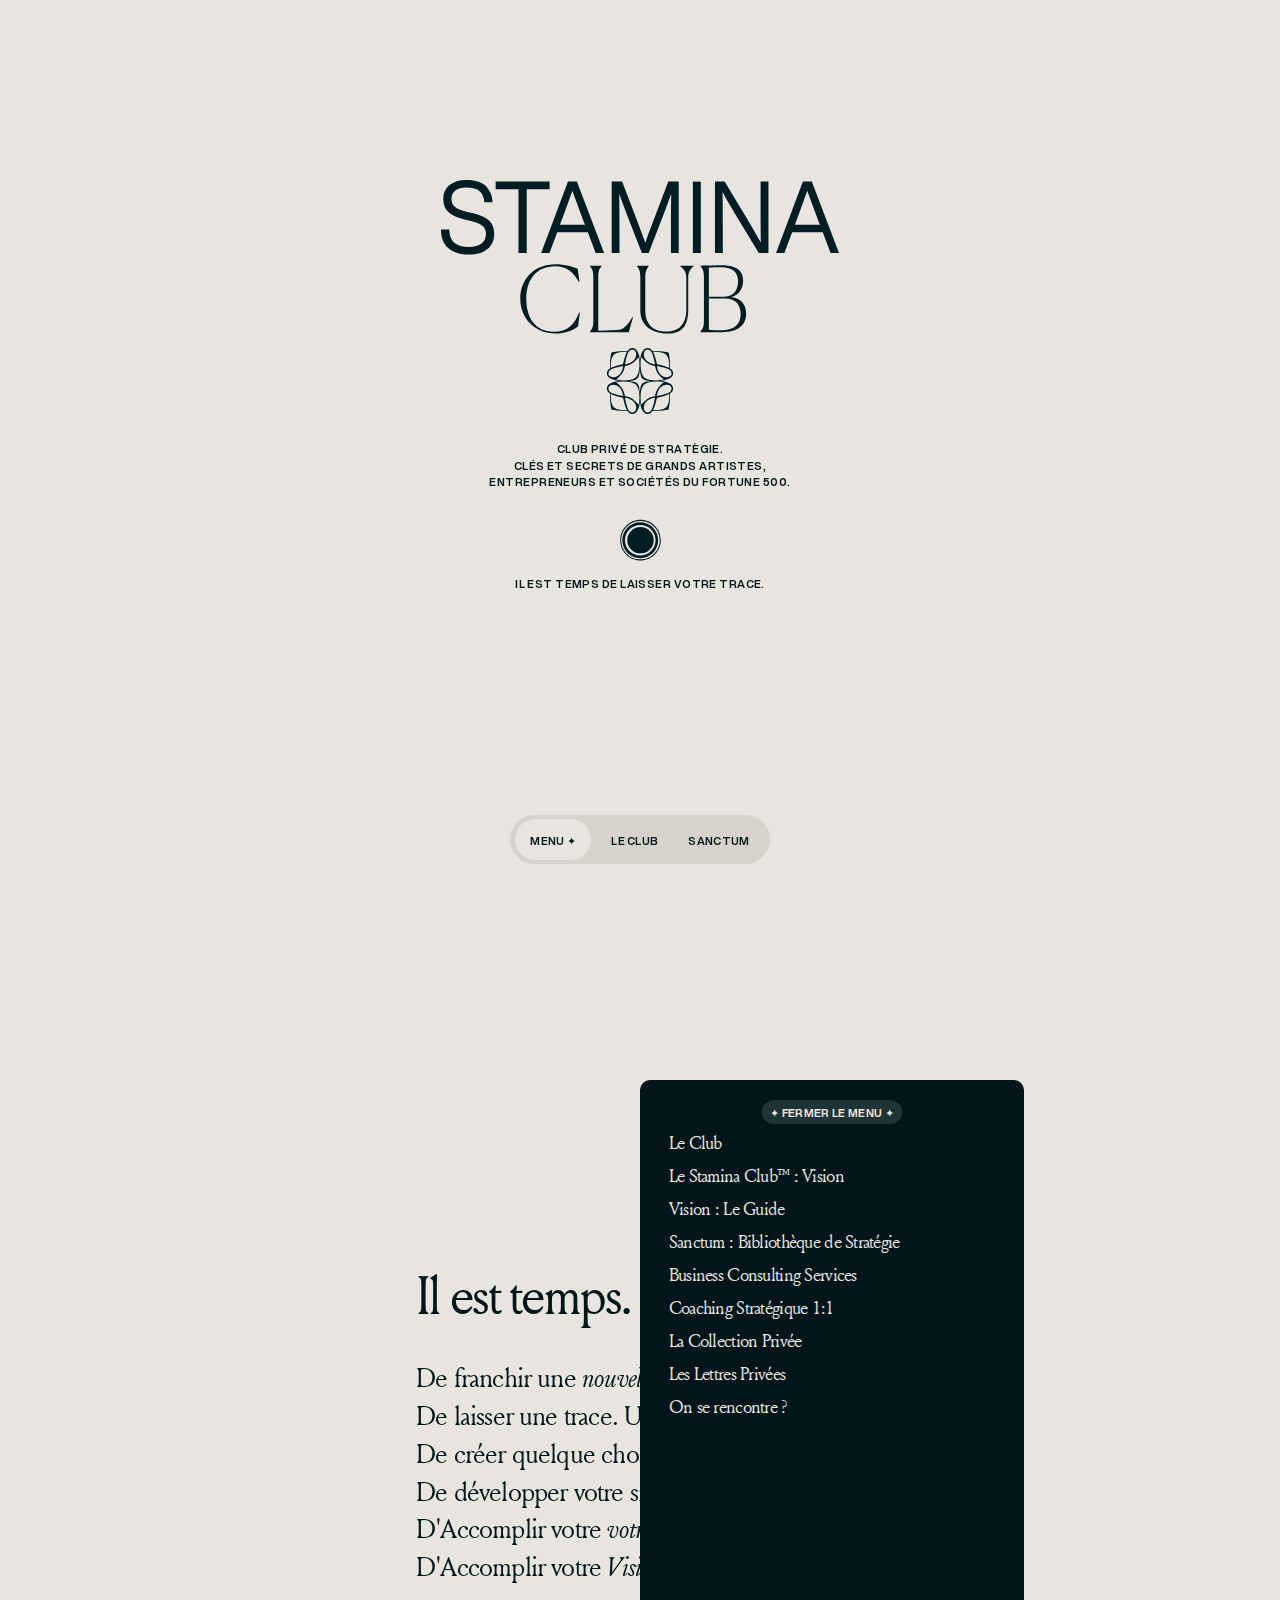
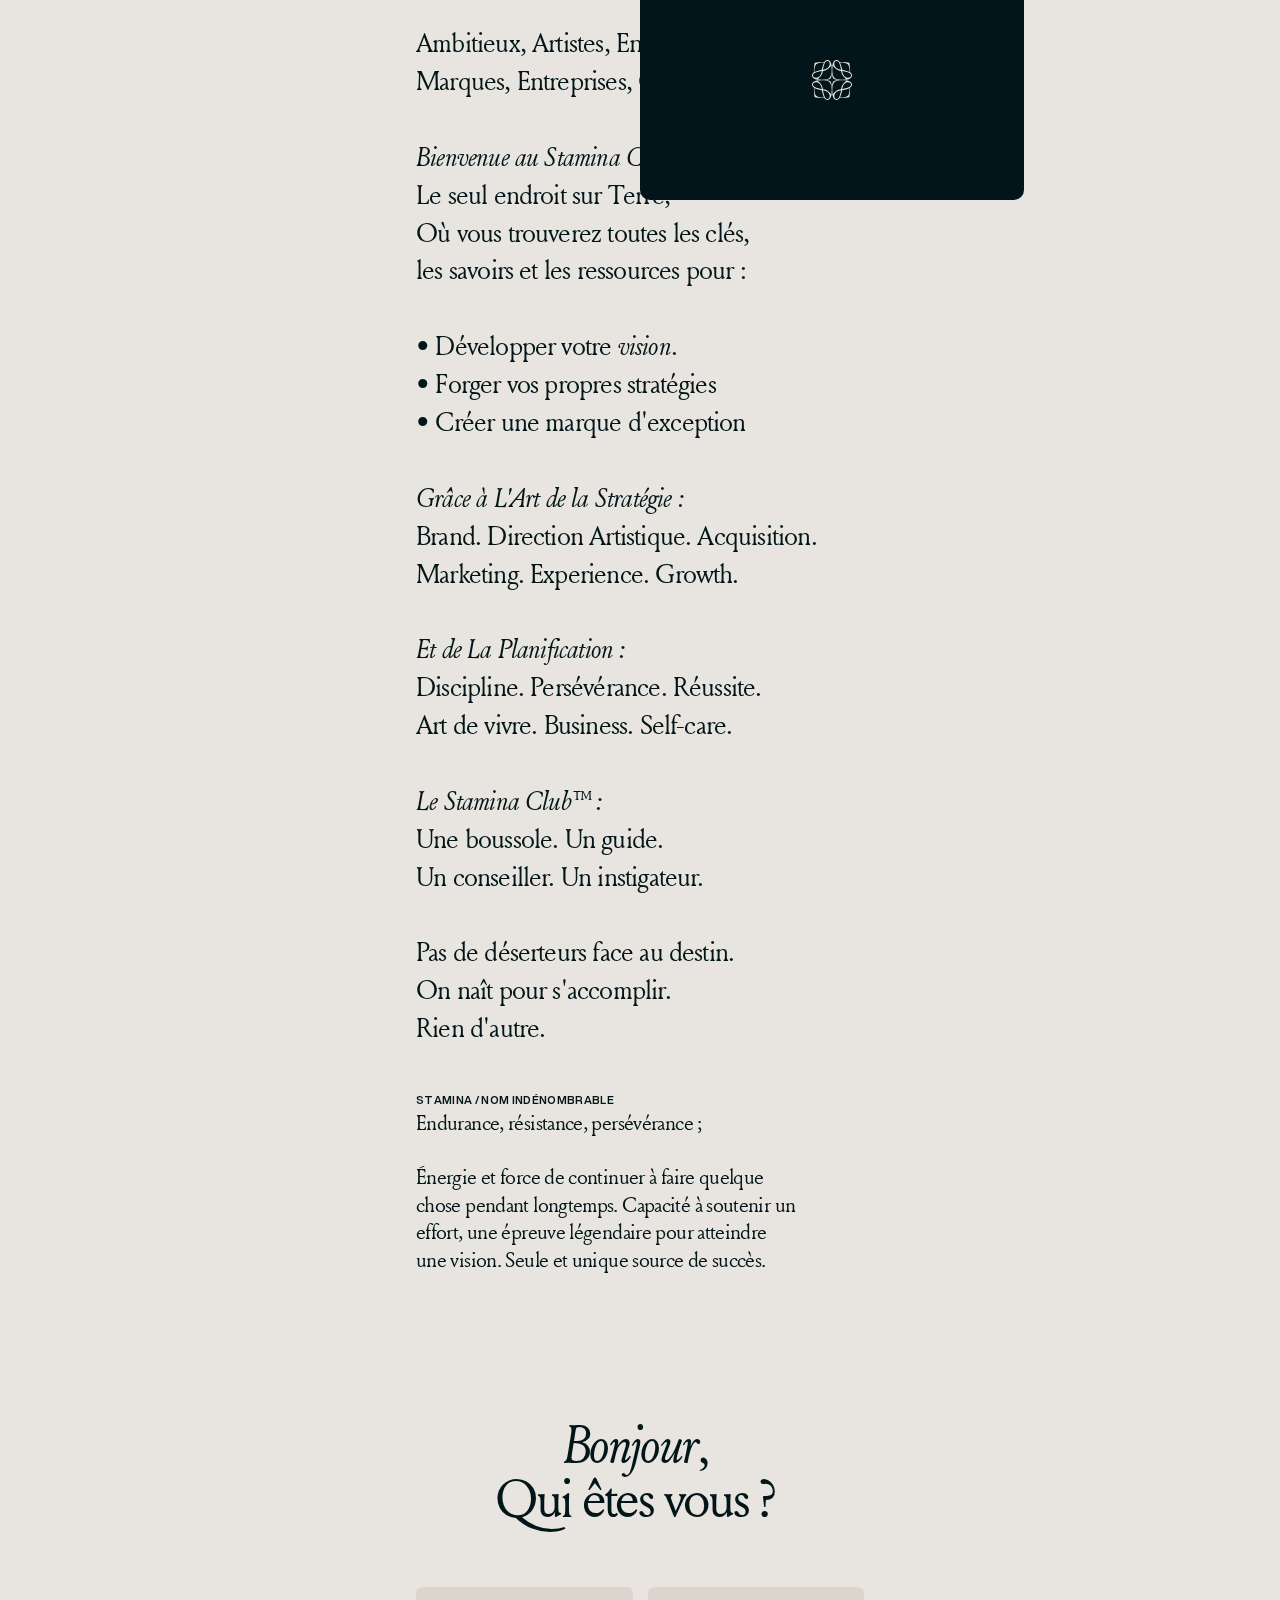
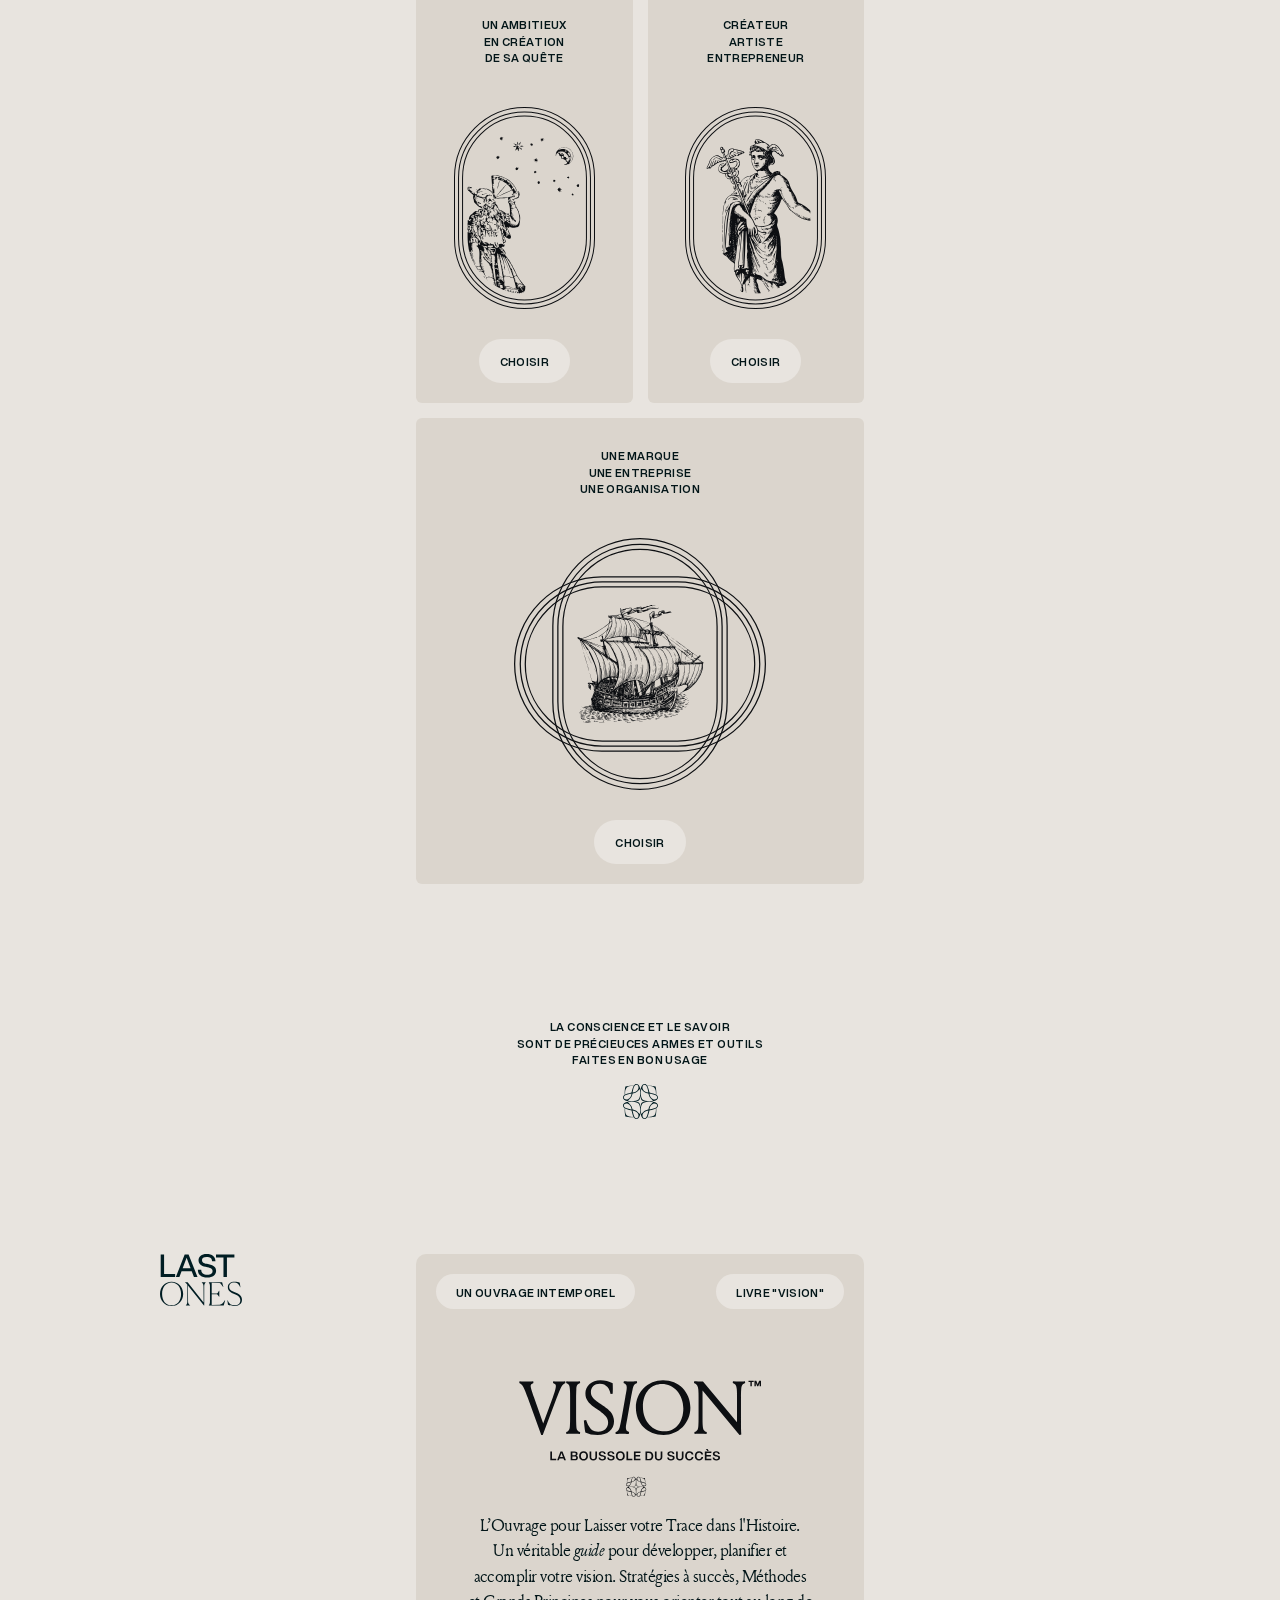
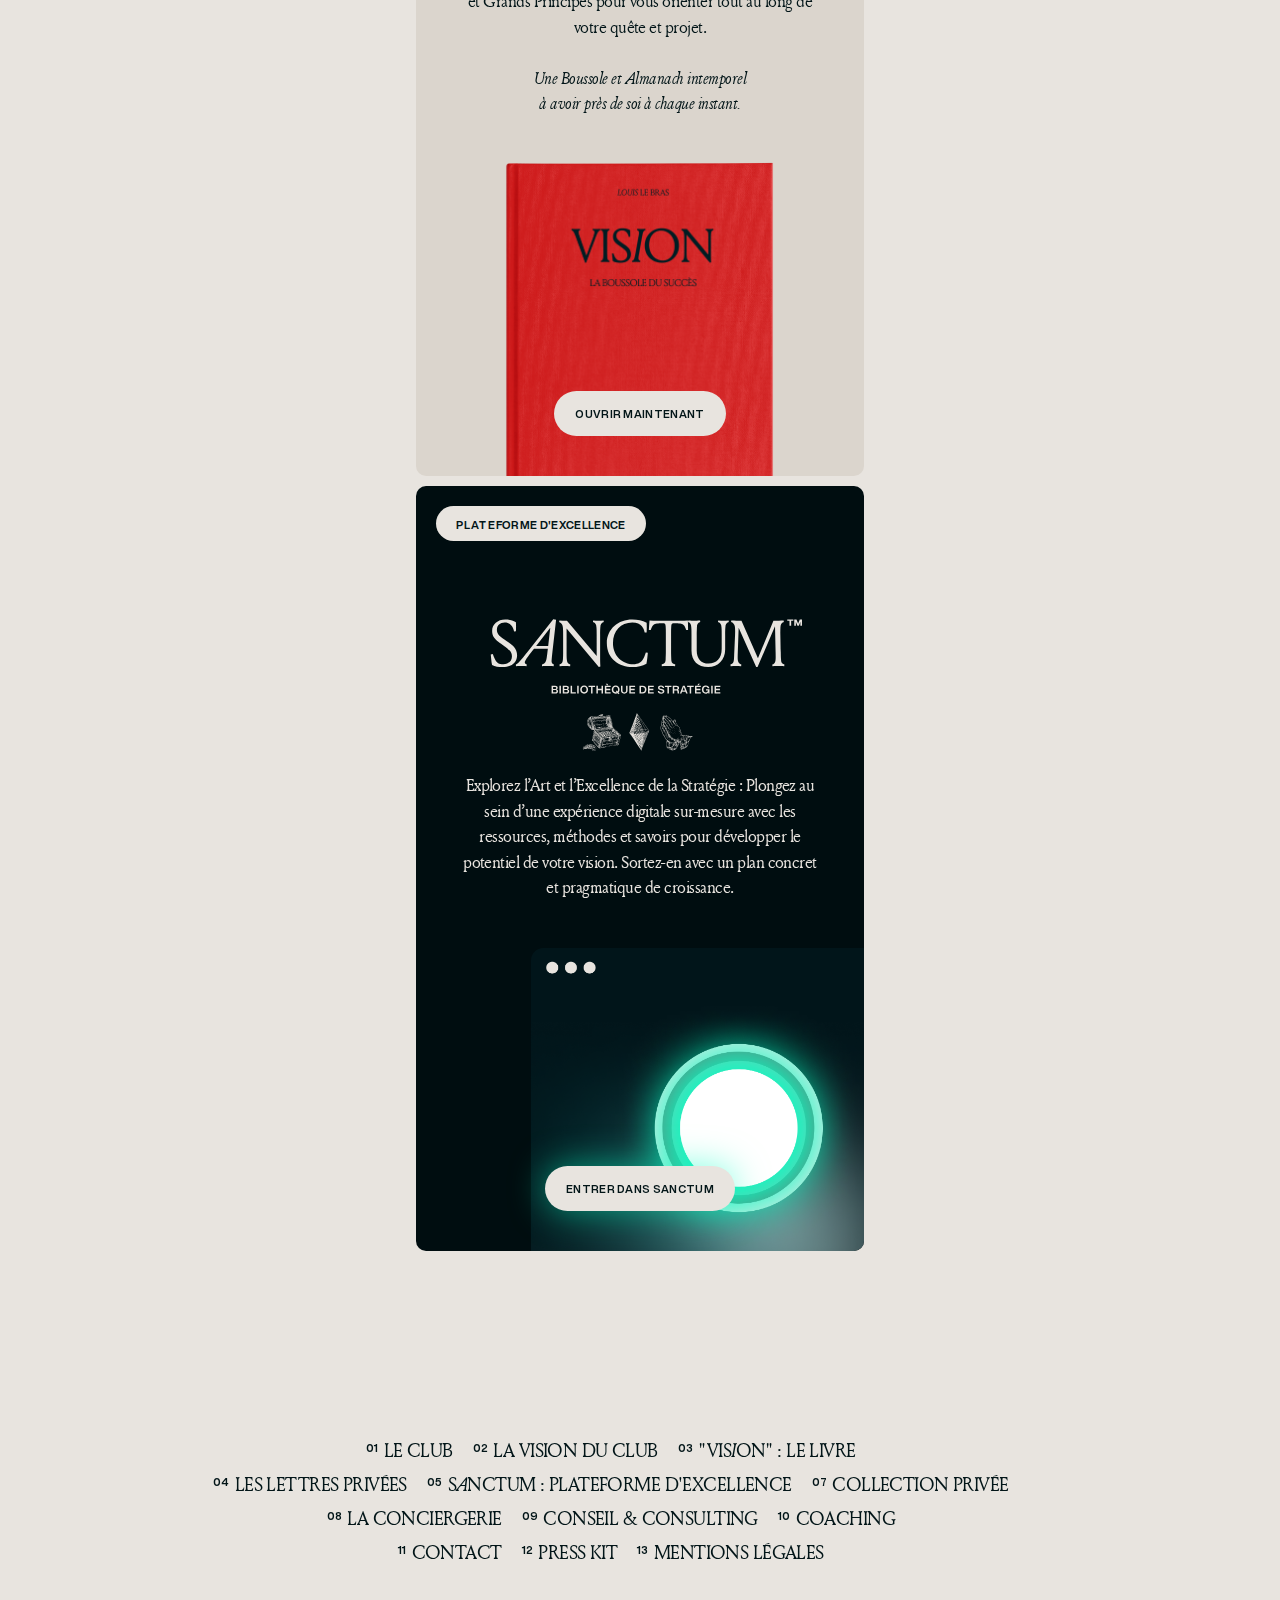
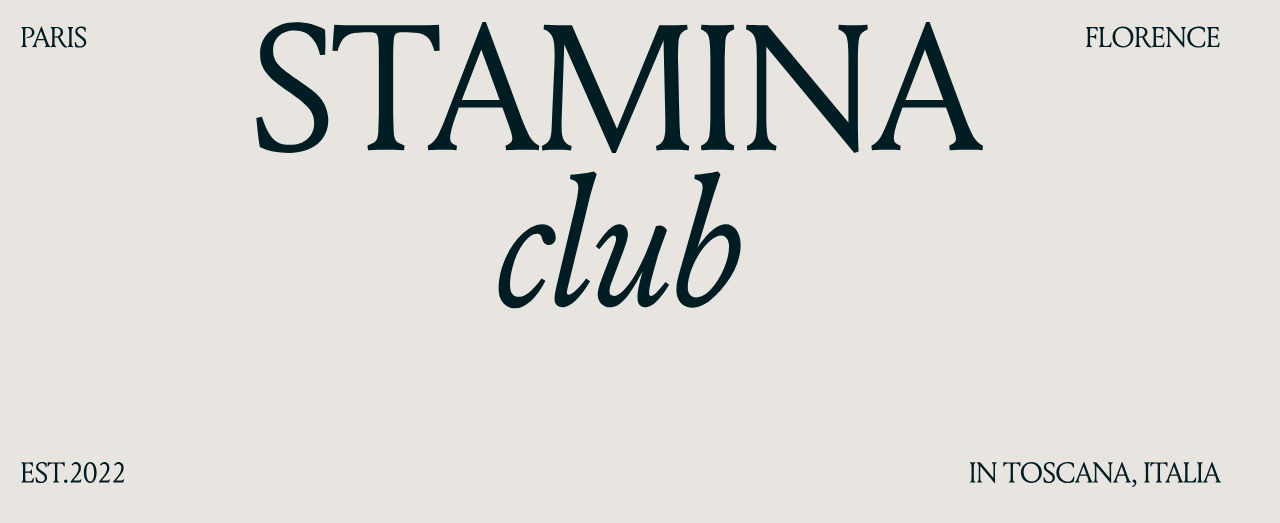
==== index.html @ b0310759 "test sidebar" ====
<!DOCTYPE html>
<html lang="fr">

<head>
    <meta charset="UTF-8">
    <meta http-equiv="X-UA-Compatible" content="IE=edge">
    <meta name="viewport" content="width=device-width, initial-scale=1.0">
    <meta name="viewport" content="width=device-width, initial-scale=1, maximum-scale=1">
    <title>Stamina Club®</title>
    <link rel="stylesheet" href="./public/sources/css/main.css">
    <link rel="stylesheet" href="./public/sources/css/home/main-home.css">

    <script src="https://code.jquery.com/jquery-3.6.1.min.js"></script>
    <script src="https://code.jquery.com/jquery-3.7.1.min.js"
        integrity="sha256-/JqT3SQfawRcv/BIHPThkBvs0OEvtFFmqPF/lYI/Cxo=" crossorigin="anonymous"></script>


</head>

<body>
    <div class="loader">

        <div class="container-img-loader">
            <img src="./public/content/brand-assets/logo-loader.svg"
                alt="trademark Stamina Vision® Louis Le Bras Donloulou®" />
            <!-- <p class="nav-item-typo">Là d'ou viennent <br> ceux qui ont le choix™</p> -->

        </div>
    </div>

    <nav>
        <!-- <a class="nav-item nav-item-typo menu-item" href="./en/ ">EN</a> -->
        <div class="nav-item nav-item-typo menu-item burger active-item-menu">Menu ✦</div>
        <a class="nav-item nav-item-typo" href="">Le Club</a>
        <a class="nav-item nav-item-typo" href="./sanctum/">Sanctum</a>
        <!-- <a class="nav-item nav-item-typo" href="">Brand OS®</a> -->
    </nav>
    <div class="back-blur-layer-sidebar"></div>
    <a href="./" class="logo-fixed-header">
        <img src="./public/content/brand-assets/monogram-staminaclub-white.svg" alt="">
    </a>
    <div id="sidebar"></div>

    <main>

        <section class="heading-home">
            <img class="logo-home-heading" src="./public/content/brand-assets/logo-staminaclub-black.svg" alt="">

            <p class="centered-bold-text description-heading-home-1">Club privé de stratègie. <br>
                Clés et secrets de grands artistes, <br>
                entrepreneurs et sociétés du Fortune 500.
                <!-- <br> -->
                <!-- Brand, Marketing, Growth, Acquisition, Experience.<br> -->


                <br>

            </p>
            <audio id="audio" loop src="./public/content/sounds/sounds-audio-waves.mp3"></audio>

            <img id="play" class="icon-sound-stamina" src="./public/content/svg-assets/button-sound-stamina.svg" alt="">

            <p class="centered-bold-text description-heading-home-2">
                Il est temps de laisser votre trace.
            </p>

            <video class="video-heading-home" autoplay muted loop playsinline
                src="./public/content/medias/staminaclub-waves.mp4"></video>
        </section>

        <!-- INTRO TEXT + LAST ONES INDICATION -->
        <section class="lastone-container-home">

            <div class="big-text-classic">
                <h2 class="main-title">Il est temps.</h2>
                <br>
                <p>

                    De franchir une <span class="italic">nouvelle</span> étape. <br>
                    De laisser une trace. Une empreinte. <br>
                    De créer quelque chose d'unique. <br>
                    De développer votre singularité. <br>


                    D'Accomplir votre <span class="italic"> votre Raison d'Être</span>. <br>
                    D'Accomplir votre <span class="italic">Vision.</span> <br>
                    <br>


                    Ambitieux, Artistes, Entrepreneurs, <br>
                    Marques, Entreprises, Organisations,<br> <br>

                    <span class="italic">Bienvenue au Stamina Club™.</span> <br> Le seul
                    endroit
                    sur Terre, <br>
                    Où vous trouverez toutes les clés, <br> les savoirs et les ressources pour : <br> <br>
                    • Développer votre <span class="italic">vision</span>. <br>
                    • Forger vos propres stratégies <br>
                    • Créer une marque d'exception <br>

                    <br>
                    <span class="italic">
                        Grâce à L'Art de la Stratégie : <br> </span>
                    <!-- Au sein d'un éminent lieu d'excellence. <br> -->

                    Brand. Direction Artistique. Acquisition. <br>Marketing. Experience. Growth.

                    <br> <br>

                    <span class="italic">Et de La Planification : <br> </span>
                    Discipline. Persévérance. Réussite. <br> Art de vivre. Business.
                    Self-care. <br> <br>

                    <span class="italic">Le Stamina Club™ :</span> <br> Une boussole. Un guide. <br> Un conseiller. Un
                    instigateur. <br> <br>



                    Pas de déserteurs face au destin. <br>
                    On naît pour s'accomplir. <br>
                    Rien d'autre.



                </p>
            </div>
            <div class="definition-container">
                <p class="nav-item-typo">stamina / nom indénombrable<br></p>
                <p class="text-classic">

                    Endurance, résistance, persévérance ; <br> <br>

                    Énergie et force de continuer à faire quelque chose pendant longtemps. Capacité à soutenir un
                    effort, une épreuve
                    légendaire pour atteindre une vision. Seule et unique source de succès.
                </p>

            </div>



        </section>



        <section class="main-container-content-home">




            <div class="medium-spacer"></div>

            <!-- <div class="container-halo-home">
                <div class="container-halo">
                    <div class="circle1"></div>
                    <div class="circle2"></div>
                    <div class="circle3"></div>
                    <div class="circle4"></div>
                </div>
            </div> -->

            <!--  Title MVP -->
            <div class="intro-section-text">
                <h3 style="text-align: center;" class="main-title">
                    <!-- Enchantée, je suis <br>
                    <span class="italic">l'intelligence de stamina</span>, <br>
                    Et vous,  -->
                    <span class="italic">Bonjour</span>, <br>
                    Qui êtes vous ?
                </h3>
            </div>


            <div class="container-whoareyou">
                <div class="double-card-whoareyou">
                    <a class="card-whoareyou">
                        <div class="inner-card">
                            <p class="nav-item-typo">
                                un Ambitieux <br>
                                en création <br>
                                de sa quête
                            </p>

                            <img src="./public/content/svg-assets/ambitious-engravement-staminaclub.svg" alt="">
                            <div class="button2 nav-item-typo">
                                Choisir
                            </div>
                        </div>
                    </a>
                    <a class="card-whoareyou">
                        <div class="inner-card">
                            <p class="nav-item-typo">
                                Créateur <br>
                                Artiste <br>
                                Entrepreneur
                            </p>
                            <img src="./public/content/svg-assets/creator-artist-entrepreneur-engravement-staminaclub.svg"
                                alt="">
                            <div class="button2 nav-item-typo">
                                Choisir
                            </div>
                        </div>
                    </a>
                </div>
                <a class="single-card-whoareyou">
                    <div class="inner-card">
                        <p class="nav-item-typo">
                            Une Marque <br>
                            Une Entreprise <br>
                            Une Organisation
                        </p>
                        <img src="./public/content/svg-assets/brand-company-organisation-engravement-staminaclub.svg"
                            alt="">
                        <div class="button2 nav-item-typo">
                            Choisir
                        </div>
                    </div>
                </a>
            </div>




            <div class="centered-bold-text transition-merch">
                <p>la conscience et le savoir <br>
                    sont de précieuces armes et outils <br>
                    faites en bon usage</p>
                <img style="height: 35px; margin-top: 15px;"
                    src="./public/content/brand-assets/monogram-staminaclub-dark.svg" alt="">
            </div>

            <div class="lastone-home-indication">
                <img src="./public/content/brand-assets/lastones-indication-staminaclub.svg" alt="">
            </div>


            <!--  MVP / Livre Vision -->
            <div class="visionbook-container content-block-classic light-block">

                <div class="infos-link-block infos-link-block-top">
                    <a class="nav-item-typo" href="">Un Ouvrage Intemporel</a>
                    <a class="nav-item-typo" href=""> Livre "Vision"</a>
                </div>

                <img class="logo-vision-book-classic-block"
                    src="./public/content/brand-assets/logo-visionbook-staminaclub.svg" alt="">

                <p class="description-book-vision text-small">
                    L’Ouvrage pour Laisser votre Trace dans l'Histoire. <br>
                    Un véritable <span class="italic">guide</span> pour
                    développer, planifier
                    et accomplir votre vision. Stratégies à succès,
                    Méthodes et
                    Grands Principes pour vous
                    orienter tout au long de votre quête et projet.
                    <br> <br>

                    <span class="italic">Une Boussole et
                        Almanach
                        intemporel <br> à avoir près de
                        soi à chaque instant.</span>

                </p>

                <img class="book-cover-vision-classic-block"
                    src="./public/content/medias/cover-thin-vision-book-louislebras-staminaclub.png" alt="">

                <a href="" class="button3 nav-item-typo">Ouvrir Maintenant</a>
            </div>


            <!-- MVP / Sanctum -->
            <div class="sanctum-container content-block-classic dark-block">

                <div class="infos-link-block infos-link-block-top">
                    <a class="nav-item-typo" href="./sanctum/">Plateforme d'Excellence</a>
                </div>
                <img class="logo-sanctum-container" src="./public/content/brand-assets/logo-sanctum-staminaclub.svg"
                    alt="">
                <p class="text-small description-sanctum">

                    Explorez l’Art et l’Excellence de la Stratégie : Plongez au sein d’une expérience digitale
                    sur-mesure avec les
                    ressources, méthodes et savoirs pour développer le potentiel de votre vision. Sortez-en avec un plan
                    concret et
                    pragmatique de croissance.


                </p>
                <img class="inspi-cover-sanctum"
                    src="./public/content/medias/inspiration-plateform-cover-home-staminaclub.png" alt="">
                <a href="./sanctum/" class="button3 nav-item-typo">Entrer dans Sanctum</a>
            </div>






        </section>

        <footer>
            <div class="first-part-footer-links">
                <div class="list-items-footer">
                    <a href="" class="item-footer-list">
                        <p class="nav-item-typo">01</p>
                        <p class="title-item-footer big-text-classic ">Le Club</p>
                    </a>
                    <a href="" class="item-footer-list">
                        <p class="nav-item-typo">02</p>
                        <p class="title-item-footer big-text-classic ">La Vision du club</p>
                    </a>
                    <a href="" class="item-footer-list ">
                        <p class="nav-item-typo">03</p>
                        <p class="title-item-footer big-text-classic ">
                            "Vis<span class="italic">I</span>ON" : Le Livre
                        </p>
                    </a>


                </div>
                <div class="list-items-footer">
                    <a href="" class="item-footer-list ">
                        <p class="nav-item-typo">04</p>
                        <p class="title-item-footer big-text-classic ">Les Lettres Privées</p>
                    </a>
                    <a href="" class="item-footer-list">
                        <p class="nav-item-typo">05</p>
                        <p class="title-item-footer big-text-classic ">S<span class="italic">A</span>NCTUM : Plateforme
                            d'Excellence</p>
                    </a>

                    <a href="" class="item-footer-list ">
                        <p class="nav-item-typo">07</p>
                        <p class="title-item-footer big-text-classic ">Collection Privée</p>
                    </a>


                </div>
                <div class="list-items-footer">
                    <a href="" class="item-footer-list">
                        <p class="nav-item-typo">08</p>
                        <p class="title-item-footer big-text-classic ">La Conciergerie</p>
                    </a>
                    <a href="" class="item-footer-list">
                        <p class="nav-item-typo">09</p>
                        <p class="title-item-footer big-text-classic "> Conseil & Consulting</p>
                    </a>
                    <a href="" class="item-footer-list">
                        <p class="nav-item-typo">10</p>
                        <p class="title-item-footer big-text-classic "> Coaching</p>
                    </a>


                </div>
                <div class="list-items-footer">
                    <a href="" class="item-footer-list">
                        <p class="nav-item-typo">11</p>
                        <p class="title-item-footer big-text-classic ">Contact</p>
                    </a>
                    <a href="" class="item-footer-list">
                        <p class="nav-item-typo">12</p>
                        <p class="title-item-footer big-text-classic ">Press Kit</p>
                    </a>


                    <a href="" class="item-footer-list">
                        <p class="nav-item-typo">13</p>
                        <p class="title-item-footer big-text-classic "> Mentions Légales</p>
                    </a>

                </div>

            </div>

            <img class="footer-logo footer-logo-desktop"
                src="./public/content/brand-assets/identity-logo-footer-desktop-dark.svg" alt="">
            <img class="footer-logo footer-logo-mobile"
                src="./public/content/brand-assets/identity-logo-footer-mobile-dark.svg" alt="">

        </footer>
    </main>
    <script src="./public/sources/js/sound-button.js"></script>
    <script src="./public/sources/js/burger.js"></script>
    <script src="./public/sources/js/fixed-header.js"></script>
    <script>
        $(function () {
            $("#sidebar").load("sidebar.html");
        });
    </script>
</body>

</html>
---- public/sources/css/main.css ----
article,aside,details,figcaption,figure,footer,header,main,menu,nav,section,summary{display:block}audio,canvas,progress,video{display:inline-block;vertical-align:middle}[hidden],audio:not([controls]),template{display:none;height:0}*{-webkit-box-sizing:inherit;box-sizing:inherit;padding:0;margin:0;font-size:inherit;line-height:inherit}:after,:before{-webkit-box-sizing:inherit;box-sizing:inherit}:after,:before{vertical-align:inherit;text-decoration:inherit}:root{-webkit-box-sizing:border-box;box-sizing:border-box;-ms-overflow-style:-ms-autohiding-scrollbar;-webkit-text-size-adjust:100%;-ms-text-size-adjust:100%;text-rendering:optimizeLegibility}html{-webkit-tap-highlight-color:rgba(0,0,0,0);-webkit-tap-highlight-color:transparent}a{background:transparent}a:focus{outline:thin dotted}a:active,a:hover{outline:0}iframe,img,svg{vertical-align:middle}embed,iframe,object{max-width:100%}abbr[title]{border-bottom:none;text-decoration:underline;-webkit-text-decoration:underline dotted;text-decoration:underline dotted}b,strong{font-weight:inherit}code,kbd,pre,samp{font-family:monospace,monospace;font-size:1em}pre{white-space:pre;white-space:pre-wrap;word-wrap:break-word;overflow:auto;margin:1em 0}nav ol,nav ul{list-style:none}img{border:0;-ms-interpolation-mode:bicubic}svg:not(:root){overflow:hidden}fieldset,legend{border:0}legend{white-space:normal;color:inherit;display:table;max-width:100%;padding:0}select{cursor:pointer}select:-moz-focusring{color:transparent;text-shadow:0 0 0 #000}button[disabled],input[disabled]{cursor:default}button::-moz-focus-inner,input::-moz-focus-inner{border:0;padding:0}button,input,select,textarea{vertical-align:baseline;font:inherit;background:none;border-radius:0;margin:0}button,input,select{overflow:visible}input{appearance:none;-moz-appearance:none;-webkit-appearance:none}input::-moz-focus-inner{border:0;padding:0}input[type=checkbox],input[type=radio]{cursor:pointer;padding:0}input[type=checkbox]{-moz-appearance:checkbox;-webkit-appearance:checkbox}input[type=radio]{-moz-appearance:radio;-webkit-appearance:radio}input[type=number]{width:auto}input[type=number]::-webkit-inner-spin-button,input[type=number]::-webkit-outer-spin-button{height:auto}button,input[type=button],input[type=reset],input[type=submit]{appearance:button;-moz-appearance:button;-webkit-appearance:button;cursor:pointer}textarea{vertical-align:top;overflow:auto;resize:vertical;-moz-appearance:none;-webkit-appearance:none}table{border-collapse:collapse;border-spacing:0;table-layout:fixed}progress{display:inline-block;vertical-align:baseline}menu{margin:1em 0;padding:0 0 0 40px}hr{-webkit-box-sizing:content-box;box-sizing:content-box;height:0;overflow:visible}sup{position:relative;top:-0.5em;font-size:75%;line-height:0;vertical-align:baseline}@font-face{font-family:"Stamina";src:url("../../content/fonts/staminaregular.woff2") format("woff2"),url("../../content/fonts/staminaregular.woff") format("woff");font-display:swap;font-style:normal;font-weight:400}@font-face{font-family:"Stamina Italic";src:url("../../content/fonts/staminaitalic.woff2") format("woff2"),url("../../content/fonts/staminaitalic.woff") format("woff");font-display:swap;font-style:normal;font-weight:400}@font-face{font-family:"Stamina Bold";src:url("../../content/fonts/staminabold.woff2") format("woff2"),url("../../content/fonts/staminabold.woff") format("woff");font-display:swap;font-style:normal;font-weight:800}.loader{width:100%;height:100vh;background-color:#000d10;position:fixed;top:0px;left:0px;z-index:-99999999999;display:-webkit-box;display:-ms-flexbox;display:flex;-webkit-box-align:center;-ms-flex-align:center;align-items:center;-webkit-box-pack:center;-ms-flex-pack:center;justify-content:center;-webkit-animation:appearLoader 3s ease;animation:appearLoader 3s ease;opacity:0;display:flex}.loader .container-img-loader{position:absolute;left:50%;top:49%;-webkit-transform:translate(-50%,-50%);transform:translate(-50%,-50%);display:-webkit-box;display:-ms-flexbox;display:flex;-webkit-box-align:center;-ms-flex-align:center;align-items:center;-webkit-box-pack:center;-ms-flex-pack:center;justify-content:center;-webkit-box-orient:vertical;-webkit-box-direction:normal;-ms-flex-direction:column;flex-direction:column}.loader .container-img-loader p{margin-top:30px;font-size:10px;color:#e8e4df}.loader .container-img-loader img{z-index:200!important;-webkit-transition:0.3s;transition:0.3s;position:relative;opacity:1;height:10vh}@-webkit-keyframes fadeUp{0%{bottom:100px;opacity:0}to{bottom:30px;opacity:1}}@keyframes fadeUp{0%{bottom:100px;opacity:0}to{bottom:30px;opacity:1}}@-webkit-keyframes appearLoader{0%{opacity:1;display:-webkit-box;display:flex;z-index:999}59%{opacity:1}90%{opacity:0;display:-webkit-box;display:flex;z-index:999}91%{display:none;z-index:-99999999999}to{display:none}}@keyframes appearLoader{0%{opacity:1;display:-webkit-box;display:-ms-flexbox;display:flex;z-index:999}59%{opacity:1}90%{opacity:0;display:-webkit-box;display:-ms-flexbox;display:flex;z-index:999}91%{display:none;z-index:-99999999999}to{display:none}}@media (max-width:800px){.loader .container-img-loader{top:43vh;left:51%}}@font-face{font-family:"Stamina";src:url("../../content/fonts/staminaregular.woff2") format("woff2"),url("../../content/fonts/staminaregular.woff") format("woff");font-display:swap;font-style:normal;font-weight:400}@font-face{font-family:"Stamina Italic";src:url("../../content/fonts/staminaitalic.woff2") format("woff2"),url("../../content/fonts/staminaitalic.woff") format("woff");font-display:swap;font-style:normal;font-weight:400}@font-face{font-family:"Stamina Bold";src:url("../../content/fonts/staminabold.woff2") format("woff2"),url("../../content/fonts/staminabold.woff") format("woff");font-display:swap;font-style:normal;font-weight:800}.color-light{color:#e8e4df}.color-dark{color:#021518}a{color:currentColor;text-decoration:none}.italic{font-family:"Stamina Italic"}@media (max-width:800px){.button-feed{margin-left:7.5%}}.heavy-title{font-family:"Stamina";font-size:calc(96px + (100vw - ((100vw - 850px) / 6 + 15px) * 2 - 1600px) * 0.0005 * 20);letter-spacing:-0.05em;line-height:100%;font-weight:400}@media (max-width:800px){.heavy-title{font-size:56px}}.main-title{font-family:"Stamina";font-size:calc(58px + (100vw - ((100vw - 850px) / 6 + 15px) * 2 - 1600px) * 0.0005 * 20);letter-spacing:-0.05em;line-height:100%;font-weight:400}@media (max-width:800px){.main-title{font-size:42px}}.secondary-title{font-family:"Stamina";font-size:calc(46px + (100vw - ((100vw - 850px) / 6 + 15px) * 2 - 1600px) * 0.0005 * 20);letter-spacing:-0.05em;line-height:100%;font-weight:400}@media (max-width:800px){.secondary-title{font-size:28px}}.mini-block-title{font-family:"Stamina";font-size:calc(36px + (100vw - ((100vw - 850px) / 6 + 15px) * 2 - 1600px) * 0.0005 * 20);letter-spacing:-0.05em;line-height:120%;font-weight:400}@media (max-width:800px){.mini-block-title{font-size:26px}}.button{padding:1.8vh 15px 1.7vh;border-radius:500px;background-color:#e8e4df;color:#021518;border:1px solid transparent;-webkit-transition:0.3s cubic-bezier(0.08,0.81,0.51,0.97);transition:0.3s cubic-bezier(0.08,0.81,0.51,0.97)}.button:hover{background-color:transparent;border:1px solid #e8e4df;color:#e8e4df}.button2{padding:1.8vh 20px 1.7vh;border-radius:500px;background-color:#e8e4df;color:#021518;border:1px solid transparent;-webkit-transition:0.3s cubic-bezier(0.08,0.81,0.51,0.97);transition:0.3s cubic-bezier(0.08,0.81,0.51,0.97)}.button2:hover{background-color:#000d10;border:1px solid #000d10;color:#e8e4df}@media (min-width:1400px){.button2{padding:1.2vh 20px 1.07vh}}.button3{padding:1.8vh 20px 1.7vh;border-radius:500px;background-color:#e8e4df;color:#021518;border:1px solid transparent;-webkit-transition:0.3s cubic-bezier(0.08,0.81,0.51,0.97);transition:0.3s cubic-bezier(0.08,0.81,0.51,0.97)}.button3:hover{background-color:rgba(255,255,255,0);-webkit-backdrop-filter:blur(10px);backdrop-filter:blur(10px);border:1px solid #e8e4df;color:#e8e4df}@media (min-width:1400px){.button3{padding:1.2vh 20px 1.07vh}}.button4{padding:1.8vh 20px 1.7vh;border-radius:500px;background-color:#021518;color:#e8e4df;border:1px solid transparent;-webkit-transition:0.3s cubic-bezier(0.08,0.81,0.51,0.97);transition:0.3s cubic-bezier(0.08,0.81,0.51,0.97)}.button4:hover{-webkit-backdrop-filter:blur(10px);backdrop-filter:blur(10px);border:1px solid #021518;color:#021518;background-color:transparent}@media (min-width:1400px){.button4{padding:1.2vh 20px 1.07vh}}.button5{padding:1.8vh 20px 1.7vh;border-radius:500px;background-color:#021518;color:#e8e4df;border:1px solid transparent;-webkit-transition:0.3s cubic-bezier(0.08,0.81,0.51,0.97);transition:0.3s cubic-bezier(0.08,0.81,0.51,0.97)}.button5:hover{-webkit-backdrop-filter:blur(10px);backdrop-filter:blur(10px);border:1px solid #e8e4df;color:#e8e4df;background-color:transparent}@media (min-width:1400px){.button5{padding:1.2vh 20px 1.07vh}}@-webkit-keyframes fadebutton{0%{-webkit-box-shadow:0px 0px 60px 0px rgba(0,255,194,0.5);box-shadow:0px 0px 60px 0px rgba(0,255,194,0.5)}50%{-webkit-box-shadow:0px 0px 15px 0px rgba(0,255,194,0.5);box-shadow:0px 0px 15px 0px rgba(0,255,194,0.5)}to{-webkit-box-shadow:0px 0px 60px 0px rgba(0,255,194,0.5);box-shadow:0px 0px 60px 0px rgba(0,255,194,0.5)}}@keyframes fadebutton{0%{-webkit-box-shadow:0px 0px 60px 0px rgba(0,255,194,0.5);box-shadow:0px 0px 60px 0px rgba(0,255,194,0.5)}50%{-webkit-box-shadow:0px 0px 15px 0px rgba(0,255,194,0.5);box-shadow:0px 0px 15px 0px rgba(0,255,194,0.5)}to{-webkit-box-shadow:0px 0px 60px 0px rgba(0,255,194,0.5);box-shadow:0px 0px 60px 0px rgba(0,255,194,0.5)}}.text-small{font-family:"Stamina";font-size:calc(23px + (100vw - ((100vw - 850px) / 6 + 15px) * 2 - 1600px) * 0.0005 * 20);letter-spacing:-0.03em;line-height:130%;font-weight:300}@media (max-width:800px){.text-small{font-size:14px}}.text-nano{font-family:"Stamina";font-size:calc(20px + (100vw - ((100vw - 850px) / 6 + 15px) * 2 - 1600px) * 0.0005 * 20);letter-spacing:-0.03em;line-height:130%}@media (max-width:800px){.text-nano{font-size:13px}}.text-classic{font-family:"Stamina";font-size:calc(26px + (100vw - ((100vw - 850px) / 6 + 15px) * 2 - 1600px) * 0.0005 * 20);letter-spacing:-0.03em;line-height:130%;font-weight:300}@media (max-width:800px){.text-classic{font-size:16px}}.big-text-classic{font-family:"Stamina";font-size:calc(32px + (100vw - ((100vw - 850px) / 6 + 15px) * 2 - 1600px) * 0.0005 * 20);letter-spacing:-0.03em;line-height:140%}@media (max-width:800px){.big-text-classic{font-size:23px}}.classic-link{text-transform:uppercase;font-size:calc(16px + (100vw - ((100vw - 850px) / 6 + 15px) * 2 - 1600px) * 0.0005 * 20);font-family:"Stamina Bold";text-transform:uppercase;letter-spacing:0.04em;line-height:100%}.underlined-type1{outline:0;text-decoration:none;color:currentColor;position:relative;cursor:pointer}.underlined-type1:after{content:"";width:100%;position:absolute;left:0;bottom:-2px;opacity:0.5;border-width:0 0 1px;border-style:solid}@media (max-width:800px){.classic-link{font-size:12px;line-height:130%}}.nav-item-sidebar{font-family:"Stamina";font-size:calc(25px + (100vw - ((100vw - 850px) / 6 + 15px) * 2 - 1600px) * 0.0005 * 20);letter-spacing:-0.04em;line-height:100%}@media (min-width:1100px){.nav-item-sidebar{font-size:18px}}@media (min-width:1400px){.nav-item-sidebar{font-size:22px}}@media (max-width:800px){.nav-item-sidebar{font-size:18px;line-height:130%}}.nav-item-typo{text-align:center;text-transform:uppercase;font-size:calc(16.5px + (100vw - ((100vw - 850px) / 6 + 15px) * 2 - 1600px) * 0.0005 * 20);font-family:"Stamina Bold";text-transform:uppercase;letter-spacing:0.03em;line-height:100%;position:relative}@media (min-width:1100px){.nav-item-typo{font-size:11px}}@media (min-width:1400px){.nav-item-typo{font-size:12px}}@media (max-width:800px){.nav-item-typo{font-size:10px;line-height:130%}.mini-nav-item-typo{font-size:10px;line-height:100%}}.centered-bold-text{width:100%;text-align:center;text-transform:uppercase;font-size:calc(16.5px + (100vw - ((100vw - 850px) / 6 + 15px) * 2 - 1600px) * 0.0005 * 20);font-family:"Stamina Bold";font-weight:800;text-transform:uppercase;letter-spacing:0.04em;line-height:150%}@media (min-width:1100px){.centered-bold-text{font-size:11px}}@media (min-width:1400px){.centered-bold-text{font-size:12px}}@media (max-width:800px){.centered-bold-text{font-size:10px}}.logo-fixed-header{height:7.5vh;position:fixed;top:2.5vw;left:50%;-webkit-transform:translate(-50%,0%);transform:translate(-50%,0%);opacity:0;z-index:90;-webkit-transition:0.3s ease;transition:0.3s ease;mix-blend-mode:difference}.logo-fixed-header img{height:100%}.darkHeader{opacity:1}@media (max-width:800px){.logo-fixed-header{top:5vh;height:7.5vh}}nav{width:-webkit-fit-content;width:-moz-fit-content;width:fit-content;display:-webkit-box;display:-ms-flexbox;display:flex;padding:4px 5px;border-radius:500px;position:fixed;bottom:4vh;background:rgba(203,197,188,0.58);-webkit-backdrop-filter:blur(12.5px);backdrop-filter:blur(12.5px);z-index:101}.nav-item{padding:1.7vh 15px 1.6vh;border-radius:500px}.nav-item:hover{background-color:#e8e4df}.active-item-menu{background-color:#e8e4df}.menu-item{margin-right:5px;cursor:pointer}.club-item{margin-right:5px}@media (min-width:1400px){.nav-item{padding:1.2vh 20px 1.07vh}}@media (max-width:800px){.nav-item{padding:1.7vh 15px 1.6vh}}.loader{width:100%;height:100vh;background-color:#000d10;position:fixed;top:0px;left:0px;z-index:-99999999999;display:-webkit-box;display:-ms-flexbox;display:flex;-webkit-box-align:center;-ms-flex-align:center;align-items:center;-webkit-box-pack:center;-ms-flex-pack:center;justify-content:center;-webkit-animation:appearLoader 3s ease;animation:appearLoader 3s ease;opacity:0;display:flex}.loader .container-img-loader{position:absolute;left:50%;top:49%;-webkit-transform:translate(-50%,-50%);transform:translate(-50%,-50%);display:-webkit-box;display:-ms-flexbox;display:flex;-webkit-box-align:center;-ms-flex-align:center;align-items:center;-webkit-box-pack:center;-ms-flex-pack:center;justify-content:center;-webkit-box-orient:vertical;-webkit-box-direction:normal;-ms-flex-direction:column;flex-direction:column}.loader .container-img-loader p{margin-top:30px;font-size:10px;color:#e8e4df}.loader .container-img-loader img{z-index:200!important;-webkit-transition:0.3s;transition:0.3s;position:relative;opacity:1;height:10vh}@keyframes fadeUp{0%{bottom:100px;opacity:0}to{bottom:30px;opacity:1}}@keyframes appearLoader{0%{opacity:1;display:-webkit-box;display:-ms-flexbox;display:flex;z-index:999}59%{opacity:1}90%{opacity:0;display:-webkit-box;display:-ms-flexbox;display:flex;z-index:999}91%{display:none;z-index:-99999999999}to{display:none}}@media (max-width:800px){.loader .container-img-loader{top:43vh;left:51%}}.sidebar{width:35vw;height:80vh;background-color:#01151a;position:fixed;bottom:-100vh;border-radius:10px;z-index:100;display:-webkit-box;display:-ms-flexbox;display:flex;-webkit-box-align:center;-ms-flex-align:center;align-items:center;-webkit-box-pack:start;-ms-flex-pack:start;justify-content:flex-start;-webkit-box-orient:vertical;-webkit-box-direction:normal;-ms-flex-direction:column;flex-direction:column;-webkit-transition:0.2s cubic-bezier(0.08,0.81,0.51,0.97);transition:0.2s cubic-bezier(0.08,0.81,0.51,0.97)}.back-blur-layer-sidebar{position:fixed;background-color:rgba(230,230,230,0);width:100vw;height:100vh;bottom:0;z-index:-10;opacity:0;-webkit-backdrop-filter:blur(15px);backdrop-filter:blur(15px);-webkit-transition:0.2s cubic-bezier(0.08,0.81,0.51,0.97);transition:0.2s cubic-bezier(0.08,0.81,0.51,0.97);cursor:pointer}.to-back-blur{z-index:99;opacity:1}.close-sidebar{color:#e8e4df;margin-top:20px;padding:7px 8px 6px;border-radius:40px;background-color:#1f3436;width:-webkit-fit-content;width:-moz-fit-content;width:fit-content;-webkit-transition:0.3s cubic-bezier(0.08,0.81,0.51,0.97);transition:0.3s cubic-bezier(0.08,0.81,0.51,0.97);cursor:pointer}.close-sidebar:hover{background-color:#e8e4df;color:#021518}.indication-sidebar-txt{color:#e8e4df;width:85%;text-align:left;margin-top:20px}.nav-menu-sidebar{display:-webkit-box;display:-ms-flexbox;display:flex;-webkit-box-orient:vertical;-webkit-box-direction:normal;-ms-flex-direction:column;flex-direction:column;width:85%;margin-top:10px;color:#e8e4df}.nav-item-sidebar{margin-bottom:15px}.monogram-sidebar{position:absolute;bottom:100px;width:40px}.to-left-menu{opacity:1;bottom:2vh}@media (min-width:1100px){.sidebar{width:30vw}.monogram-sidebar{width:40px;bottom:100px}}@media (min-width:1400px){.sidebar{width:25vw}.monogram-sidebar{width:40px;bottom:100px}}@media (max-width:800px){.sidebar{width:calc(100% - 40px);height:80vh}.nav-item-sidebar{margin-bottom:10px}.monogram-sidebar{width:40px}}.content-block-nano{width:100%;height:21vh;position:relative;border-radius:10px;margin-bottom:10px;overflow:hidden}.content-block-nano .inside-mini-block{padding:25px 25px}.content-block-nano .inside-mini-block .text-small{margin-top:5px}@media (min-width:1100px){.content-block-nano{height:25vh}}@media (max-width:800px){.content-block-nano{height:25vh}}.content-block-mini{width:100%;height:31vh;position:relative;border-radius:10px;margin-bottom:10px;overflow:hidden}.content-block-mini .inside-mini-block{padding:25px 25px;z-index:30;position:relative}.content-block-mini .inside-mini-block .text-small{margin-top:5px}@media (max-width:800px){.content-block-mini{height:34vh}}.floating-image-block-mini{width:100%;height:100%;position:absolute;top:0;left:0;-o-object-fit:cover;object-fit:cover;z-index:1}.content-block-semi{width:100%;height:53vh;position:relative;border-radius:10px;margin-bottom:10px;overflow:hidden}.content-block-semi .inside-mini-block{padding:25px 25px}.content-block-semi .inside-mini-block .text-small{margin-top:5px}.floating-image-block-semi{width:38%;height:auto;position:absolute;top:60%;left:50%;-webkit-transform:translate(-50%,-50%);transform:translate(-50%,-50%)}.content-block-classic{width:100%;height:65vh;position:relative;border-radius:10px;margin-bottom:10px;overflow:hidden}.content-block-classic .text-small{line-height:150%}.content-block-classic .inside-mini-block{padding:25px 25px}.content-block-classic .inside-mini-block .text-small{margin-top:5px}.floating-image-classic-block{height:35vh;position:absolute;top:62.5%;left:50%;-webkit-transform:translate(-50%,-50%);transform:translate(-50%,-50%);-webkit-filter:saturate(0.9);filter:saturate(0.9)}@media (max-width:800px){.floating-image-classic-block{height:35vh}}.little-block-content{height:70vh}.infos-link-block{display:-webkit-box;display:-ms-flexbox;display:flex;-webkit-box-pack:justify;-ms-flex-pack:justify;justify-content:space-between;width:100%;padding:20px 20px;position:absolute;z-index:50}.infos-link-block a,.infos-link-block span{padding:1.45vh 20px 1.3vh;border-radius:500px;background-color:#e8e4df;color:#021518;-webkit-transition:0.3s cubic-bezier(0.08,0.81,0.51,0.97);transition:0.3s cubic-bezier(0.08,0.81,0.51,0.97);height:-webkit-fit-content;height:-moz-fit-content;height:fit-content;display:-webkit-box;display:-ms-flexbox;display:flex}.infos-link-block a:hover,.infos-link-block span:hover{-webkit-transform:scale(1.03);transform:scale(1.03)}.infos-double-link-block{display:-webkit-box;display:-ms-flexbox;display:flex;-webkit-box-pack:justify;-ms-flex-pack:justify;justify-content:space-between;width:100%;padding:15px 15px;position:absolute}.infos-double-link-block div{display:-webkit-box;display:-ms-flexbox;display:flex;-webkit-box-orient:vertical;-webkit-box-direction:normal;-ms-flex-direction:column;flex-direction:column;-webkit-box-align:start;-ms-flex-align:start;align-items:flex-start}.infos-double-link-block div .second-text-infos{background-color:#000d10;color:#e8e4df;text-align:left;margin-top:10px}.infos-double-link-block .link-solo-double{position:absolute;top:15px;right:15px}.infos-double-link-block a,.infos-double-link-block span{padding:1.45vh 20px 1.3vh;border-radius:500px;background-color:#e8e4df;color:#021518;-webkit-transition:0.3s cubic-bezier(0.08,0.81,0.51,0.97);transition:0.3s cubic-bezier(0.08,0.81,0.51,0.97);height:-webkit-fit-content;height:-moz-fit-content;height:fit-content;display:-webkit-box;display:-ms-flexbox;display:flex}.infos-double-link-block a:hover,.infos-double-link-block span:hover{-webkit-transform:scale(1.03);transform:scale(1.03)}.red-dot{width:10px;height:10px;margin-right:7px;border-radius:100px;background-color:red;position:relative}@media (max-width:800px){.red-dot{top:1px}}.infos-link-block-top{top:0}.infos-link-block-bottom{bottom:0}@media (max-width:800px){.content-block-classic{height:70vh}.little-block-content{height:75vh}}.double-content-block-classic{width:100%;display:-webkit-box;display:-ms-flexbox;display:flex;-webkit-box-pack:justify;-ms-flex-pack:justify;justify-content:space-between;margin-bottom:10px;position:relative}.double-content-block-classic .item-double-content-block{width:calc(50% - 5px);height:47vh;border-radius:10px;position:relative}.infos-link-double-block{display:-webkit-box;display:-ms-flexbox;display:flex;width:100%;padding:15px 15px;position:absolute}.infos-link-double-block div{border-radius:500px;width:100%;display:-webkit-box;display:-ms-flexbox;display:flex;-webkit-box-pack:justify;-ms-flex-pack:justify;justify-content:space-between;padding:1.5vh 15px 1.45vh;border-radius:500px;background-color:#e8e4df;color:#021518;-webkit-transition:0.3s cubic-bezier(0.08,0.81,0.51,0.97);transition:0.3s cubic-bezier(0.08,0.81,0.51,0.97)}.infos-link-double-block div:hover{-webkit-transform:scale(1.03);transform:scale(1.03)}.double-infos-link-block-top{top:0}.double-infos-link-block-bottom{bottom:0}@media (max-width:800px){.double-content-block-classic .item-double-content-block{height:46vh}}.dark-block{background-color:#000d10;color:#e8e4df}.light-block{background-color:#dbd5cd;color:#021518}.red-block{background-color:#290501;color:#021518}.full-centered-block-content{display:-webkit-box;display:-ms-flexbox;display:flex;-webkit-box-align:center;-ms-flex-align:center;align-items:center;-webkit-box-pack:justify;-ms-flex-pack:justify;justify-content:space-between;width:100%;-webkit-box-orient:vertical;-webkit-box-direction:normal;-ms-flex-direction:column;flex-direction:column;padding:2.5vw 2.5vw}.full-centered-block-content p{text-align:center}.bottom-text{padding:15px 20px;position:absolute;bottom:0}.top-text{padding:15px 20px;position:absolute;top:0}.keywords-list-block{display:-webkit-box;display:-ms-flexbox;display:flex;-ms-flex-wrap:wrap;flex-wrap:wrap;margin-top:10px}.keywords-list-block span{border:1px solid #021518;border-radius:300px;height:-webkit-fit-content;height:-moz-fit-content;height:fit-content;display:-webkit-box;display:-ms-flexbox;display:flex;-webkit-box-align:center;-ms-flex-align:center;align-items:center;-webkit-box-pack:center;-ms-flex-pack:center;justify-content:center;padding:5px 8px 4px 8px;line-height:100%;margin-right:7px;margin-bottom:7px}.stamina-os-block .logo-chrome-os{height:33vh;margin-top:13vh}.stamina-os-block .text-classic{margin-bottom:0vh}.stamina-os-block .button{margin-bottom:3vh}.brandos-image{width:45%}@media (max-width:1300px){.stamina-os-block .logo-chrome-os{margin-top:9vh;height:30vh}}@media (max-width:1000px){.stamina-os-block .logo-chrome-os{margin-top:10vh;height:30vh}}@media (max-width:800px){.stamina-os-block{padding:2.5vw 6.5vw}.stamina-os-block .logo-chrome-os{margin-top:12vh;height:30vh}}.home-private-collection img{width:100%;height:100%;-o-object-fit:cover;object-fit:cover;position:absolute;top:0vh;left:0;z-index:1;border-radius:10px}.home-private-collection .button2{position:absolute;z-index:1;bottom:2vh;left:50%;-webkit-transform:translate(-50%,-50%);transform:translate(-50%,-50%)}.journaldebord-container img{position:absolute;left:51%;top:45%;-webkit-transform:translate(-50%,-50%);transform:translate(-50%,-50%);height:30vh}@media (max-width:800px){.journaldebord-container img{height:28vh}}.inspiration-container{position:relative;overflow:hidden}.inspiration-container .inside-mini-block{padding:0}.inspiration-container img{position:absolute;left:72%;top:85%;-webkit-transform:translate(-50%,-50%);transform:translate(-50%,-50%);height:50vh}@media (max-width:800px){.inspiration-container img{height:40vh}}.double-content-block-coaching img{position:absolute;left:50%;top:60%;-webkit-transform:translate(-50%,-50%);transform:translate(-50%,-50%);width:70%}.coaching-prive img{width:30%}@media (max-width:800px){.double-content-block-coaching img{top:55%;width:70%}.coaching-prive img{width:40%}}.private-letters-container{display:-webkit-box;display:-ms-flexbox;display:flex;-webkit-box-align:center;-ms-flex-align:center;align-items:center;-webkit-box-pack:start;-ms-flex-pack:start;justify-content:flex-start;-webkit-box-orient:vertical;-webkit-box-direction:normal;-ms-flex-direction:column;flex-direction:column;position:relative;height:-webkit-fit-content;height:-moz-fit-content;height:fit-content;padding-top:7vh}.private-letters-container .text-small{font-size:17px}.private-letters-container .button3{position:absolute;bottom:40px}.private-letters-container .logo-join-club{height:14vh;position:relative}.private-letters-container .bg-private-letters{z-index:0;width:100%;height:100%;-o-object-fit:cover;object-fit:cover;-o-object-position:center;object-position:center;position:absolute;top:0;left:0}.private-letters-container p{z-index:1;text-align:center;margin-top:25px;width:80%}.private-letters-container .fill-to-join-component{width:80%;display:-webkit-box;display:-ms-flexbox;display:flex;-webkit-box-pack:justify;-ms-flex-pack:justify;justify-content:space-between;border-radius:104px;background:rgba(127,130,130,0.29);padding:5px 6px 5px 6px;-webkit-box-align:center;-ms-flex-align:center;align-items:center;margin-top:4vh;position:relative}.private-letters-container .fill-to-join-component p{width:-webkit-fit-content;width:-moz-fit-content;width:fit-content;position:relative;top:0.5px}.private-letters-container #mc_embed_signup{display:-webkit-box;display:-ms-flexbox;display:flex;-webkit-box-pack:justify;-ms-flex-pack:justify;justify-content:space-between;border-radius:64px;background:#0c1e21;padding:5px 6px 5px 25px;width:100%}.private-letters-container .div-inputs{display:-webkit-box;display:-ms-flexbox;display:flex}.private-letters-container form{width:100%}.private-letters-container #mc_embed_signup_scroll{display:-webkit-box;display:-ms-flexbox;display:flex;-webkit-box-pack:justify;-ms-flex-pack:justify;justify-content:space-between;-webkit-box-align:center;-ms-flex-align:center;align-items:center;width:100%}.private-letters-container #mc_embed_signup_scroll #mc-embedded-subscribe-form{display:-webkit-box;display:-ms-flexbox;display:flex;-webkit-box-pack:justify;-ms-flex-pack:justify;justify-content:space-between;-webkit-box-align:center;-ms-flex-align:center;align-items:center;width:100%}.private-letters-container #mc_embed_signup_scroll input{outline:none;border:none!important;position:relative;resize:none;font-family:"Stamina Bold";font-size:12px;text-transform:uppercase}.private-letters-container #mc_embed_signup_scroll input::-webkit-input-placeholder{color:rgba(201,201,201,0.472)}.private-letters-container #mc_embed_signup_scroll input::-moz-placeholder{color:rgba(201,201,201,0.472)}.private-letters-container #mc_embed_signup_scroll input:-ms-input-placeholder{color:rgba(201,201,201,0.472)}.private-letters-container #mc_embed_signup_scroll input::-ms-input-placeholder{color:rgba(201,201,201,0.472)}.private-letters-container #mc_embed_signup_scroll input::placeholder{color:rgba(201,201,201,0.472)}.private-letters-container #mc_embed_signup_scroll #mce-FNAME{width:90px;color:#e8e4df}.private-letters-container #mc_embed_signup_scroll #mce-EMAIL{width:150px;color:#e8e4df}.private-letters-container #mc_embed_signup_scroll #mc-embedded-subscribe{background-color:#e8e4df;width:30px;height:30px;display:-webkit-box;display:-ms-flexbox;display:flex;-webkit-box-align:center;-ms-flex-align:center;align-items:center;-webkit-box-pack:center;-ms-flex-pack:center;justify-content:center;border-radius:100px;font-size:22px;font-weight:200;-webkit-box-shadow:0px 0px 30px 0px rgba(0,255,194,0.8);box-shadow:0px 0px 30px 0px rgba(0,255,194,0.8);-webkit-transition:0.3s ease-out;transition:0.3s ease-out}.private-letters-container #mc_embed_signup_scroll #mc-embedded-subscribe:hover{-webkit-box-shadow:0px 0px 50px 0px rgb(0,255,194);box-shadow:0px 0px 50px 0px rgb(0,255,194);-webkit-transition:0.3s ease;transition:0.3s ease}.private-letters-container .nospammessage{width:100%;text-align:right;margin-top:15px}.private-letters-container .letter-image-join{height:30vh;position:relative;margin-top:15px;margin-bottom:20px;margin-bottom:10vh;-webkit-filter:brightness(1.5);filter:brightness(1.5)}@media (max-width:800px){.private-letters-container{padding-top:10vh}.private-letters-container .fill-to-join-component{margin-top:30px;width:85%;padding:5px 6px 5px 6px}.private-letters-container .fill-to-join-component p{display:none}.private-letters-container #mc_embed_signup{width:100%;padding:5px 6px 5px 20px}.private-letters-container #mc-embedded-subscribe-form{width:100%}.private-letters-container #mc_embed_signup_scroll{width:100%;position:relative;display:-webkit-box;display:-ms-flexbox;display:flex;-webkit-box-pack:justify;-ms-flex-pack:justify;justify-content:space-between;height:35px}.private-letters-container #mc_embed_signup_scroll #mc-embedded-subscribe{position:absolute;right:0px;top:0px;background-color:#e8e4df;width:35px;height:35px;color:black}.private-letters-container .button3{bottom:50px}.private-letters-container .letter-image-join{margin-bottom:12vh}}.sanctum-container{display:-webkit-box;display:-ms-flexbox;display:flex;-webkit-box-align:center;-ms-flex-align:center;align-items:center;-webkit-box-pack:start;-ms-flex-pack:start;justify-content:flex-start;-webkit-box-orient:vertical;-webkit-box-direction:normal;-ms-flex-direction:column;flex-direction:column;padding-top:13vh;height:85vh;position:relative;overflow:hidden}.sanctum-container .text-small{font-size:17px}.sanctum-container .bg-private-letters{z-index:0;width:100%;height:100%;-o-object-fit:cover;object-fit:cover;-o-object-position:center;object-position:center;position:absolute;top:0;left:0}.sanctum-container .logo-sanctum-container{width:70%;position:relative;left:5px}.sanctum-container .description-sanctum{margin-top:20px;width:80%;text-align:center;position:relative;z-index:10}.sanctum-container .inspi-cover-sanctum{position:absolute;left:72%;top:84%;-webkit-transform:translate(-50%,-50%);transform:translate(-50%,-50%);height:40vh}.sanctum-container .button3{position:absolute;bottom:40px;-webkit-box-shadow:0px 0px 35px 0px rgba(0,255,194,0.5);box-shadow:0px 0px 35px 0px rgba(0,255,194,0.5);-webkit-animation:2s linear infinite fadebutton;animation:2s linear infinite fadebutton}@media (min-width:1100px){.sanctum-container{height:85vh}}@media (min-width:1400px){.sanctum-container{height:80vh}}@media (max-width:800px){.sanctum-container{height:92vh}.sanctum-container .button3{bottom:50px}}.visionbook-container{display:-webkit-box;display:-ms-flexbox;display:flex;-webkit-box-align:center;-ms-flex-align:center;align-items:center;-webkit-box-pack:start;-ms-flex-pack:start;justify-content:flex-start;-webkit-box-orient:vertical;-webkit-box-direction:normal;-ms-flex-direction:column;flex-direction:column;padding-top:14vh;height:-webkit-fit-content;height:-moz-fit-content;height:fit-content;position:relative;overflow:hidden}.visionbook-container .text-small{font-size:17px}.visionbook-container .bg-private-letters{z-index:0;width:100%;height:100%;-o-object-fit:cover;object-fit:cover;-o-object-position:center;object-position:center;position:absolute;top:0;left:0}.visionbook-container .logo-vision-book-classic-block{height:13vh;position:relative;mix-blend-mode:difference}.visionbook-container .description-book-vision{position:relative;margin-top:15px;width:77%;text-align:center;z-index:10}.visionbook-container .book-cover-vision-classic-block{height:60vh;width:auto;margin-top:5vh;margin-bottom:-25vh;position:relative;z-index:1}.visionbook-container .button3{position:absolute;z-index:10;bottom:40px}@media (max-width:800px){.visionbook-container .description-book-vision{width:85%}.visionbook-container .book-cover-vision-classic-block{width:auto}.visionbook-container .button3{bottom:50px}}footer{position:relative;width:92vw;margin-left:-27vw;margin-top:20vh;margin-bottom:4vh;display:-webkit-box;display:-ms-flexbox;display:flex;-webkit-box-orient:vertical;-webkit-box-direction:normal;-ms-flex-direction:column;flex-direction:column;-webkit-box-align:center;-ms-flex-align:center;align-items:center;-webkit-box-pack:justify;-ms-flex-pack:justify;justify-content:space-between}.first-part-footer-links{display:-webkit-box;display:-ms-flexbox;display:flex;-webkit-box-orient:vertical;-webkit-box-direction:normal;-ms-flex-direction:column;flex-direction:column;-webkit-box-align:center;-ms-flex-align:center;align-items:center}.list-items-footer{display:-webkit-box;display:-ms-flexbox;display:flex;margin-bottom:15px}.item-footer-list{display:-webkit-box;display:-ms-flexbox;display:flex;margin-right:20px}.item-footer-list .nav-item-typo{line-height:125%;margin-right:5px}.title-item-footer{text-transform:uppercase;line-height:100%;font-size:calc(24px + (100vw - ((100vw - 850px) / 6 + 15px) * 2 - 1600px) * 0.0005 * 20);letter-spacing:-0.03em}.footer-logo{width:100%;margin-top:5vh}.footer-logo-mobile{display:none}@media (min-width:1250px){footer{width:100vw;margin-left:-34vw}.footer-logo{width:calc(100% - 80px)}}@media (max-width:800px){.footer-logo-mobile{display:block}.footer-logo-desktop{display:none}footer{margin-left:10px;margin-top:15vh;width:calc(100vw - 40px);margin-bottom:15vh}.list-items-footer{-webkit-box-orient:vertical;-webkit-box-direction:normal;-ms-flex-direction:column;flex-direction:column;-webkit-box-align:center;-ms-flex-align:center;align-items:center;margin-bottom:0}.item-footer-list{margin-right:0}.title-item-footer{font-size:16px!important;margin-bottom:15px;text-align:center}}body,html{width:100%;overflow-x:hidden}html{padding:0 4vw}body{position:relative;-webkit-font-smoothing:antialiased;-moz-osx-font-smoothing:grayscale;color:#021518;display:-webkit-box;display:-ms-flexbox;display:flex;-webkit-box-orient:vertical;-webkit-box-direction:normal;-ms-flex-direction:column;flex-direction:column;-webkit-box-align:center;-ms-flex-align:center;align-items:center;background-color:#e8e4df;width:100vw;margin-left:-4vw}main{width:38vw}@media (min-width:1250px){main{width:35vw}}.mobile-only{display:none}h1{font-family:"Stamina"}.main-spacer{margin-top:20vh}.nano-spacer{margin-top:1vh}.medium-spacer{margin-top:6vh}@media (max-width:800px){html{padding:0 10px}body{margin:0px;position:relative;width:100%}main{width:100%}.mobile-only{display:block}.no-mobile{display:none}}
---- public/sources/css/home/main-home.css ----
.heading-home{padding-top:17vh;width:100%;display:-webkit-box;display:-ms-flexbox;display:flex;-webkit-box-align:center;-ms-flex-align:center;align-items:center;-webkit-box-pack:start;-ms-flex-pack:start;justify-content:flex-start;-webkit-box-orient:vertical;-webkit-box-direction:normal;-ms-flex-direction:column;flex-direction:column}@media (min-width:1100px){.heading-home{padding-top:20vh}}.logo-home-heading{width:95%}.description-heading-home-1{margin-top:3vh}.description-heading-home-2{margin-top:1.5vh}.icon-sound-stamina{width:4vw;margin-top:3vh;cursor:pointer}.video-heading-home{width:100%;height:60vh;-o-object-fit:cover;object-fit:cover;-o-object-position:center;object-position:center;margin-top:5vh;border-radius:5px}@media (min-width:1100px){.logo-home-heading{width:89%}.icon-sound-stamina{width:45px}}@media (max-width:800px){.heading-home{padding-top:15vh}.logo-home-heading{width:55vw;margin-bottom:15px}.icon-sound-stamina{width:42px}.description-heading-home-1{margin-top:1.5vh}}.lastone-container-home{display:-webkit-box;display:-ms-flexbox;display:flex;-webkit-box-orient:vertical;-webkit-box-direction:normal;-ms-flex-direction:column;flex-direction:column;-webkit-box-pack:start;-ms-flex-pack:start;justify-content:flex-start;flex-direction:column;-webkit-box-align:start;-ms-flex-align:start;align-items:flex-start}.lastone-container-home .big-text-classic{margin-top:10vh;width:100%;margin-bottom:5vh}.definition-container{display:-webkit-box;display:-ms-flexbox;display:flex;-webkit-box-orient:vertical;-webkit-box-direction:normal;-ms-flex-direction:column;flex-direction:column;-webkit-box-align:start;-ms-flex-align:start;align-items:flex-start;width:100%;margin-top:0vh;margin-bottom:10vh}.definition-container p{width:100%;text-align:left}.definition-container .nav-item-typo{line-height:150%}.definition-container .text-classic{padding-right:5vw}.definition-container .classic-link{margin-top:5vh}.lastone-home-indication{position:relative;width:100%}.lastone-home-indication img{position:absolute;left:-20vw}.container-content-lastones{width:100%}@media (max-width:800px){.lastone-container-home .big-text-classic{width:85%;margin-left:7.5%}.definition-container{width:85%;margin-left:7.5%}.lastone-home-indication{width:85%;margin-top:0vh;margin-left:7.5%;margin-bottom:40px}.lastone-home-indication img{position:relative;left:0}.container-content-lastones{margin-top:5vh}}.last-ones-content{width:100%}.main-container-content-home{width:100%;display:-webkit-box;display:-ms-flexbox;display:flex;-webkit-box-orient:vertical;-webkit-box-direction:normal;-ms-flex-direction:column;flex-direction:column;-webkit-box-align:center;-ms-flex-align:center;align-items:center}.main-container-content-home .intro-section-text{width:100%;margin-bottom:3vh;display:-webkit-box;display:-ms-flexbox;display:flex;-webkit-box-align:center;-ms-flex-align:center;align-items:center;-webkit-box-orient:vertical;-webkit-box-direction:normal;-ms-flex-direction:column;flex-direction:column}.main-container-content-home .intro-section-text h3{position:relative;left:-5px;width:100%}.main-container-content-home .intro-section-text p{margin-top:10px;width:100%}.main-container-content-home .transition-products-home-big-text{padding-right:5vw}.main-container-content-home .transition-products-home-big-text .identity-staminaclub-transition{width:70%;margin-left:22%}@media (max-width:800px){.main-container-content-home .intro-section-text{padding:0px 25px}.main-container-content-home .transition-products-home-big-text .identity-staminaclub-transition{margin-left:18%}}.transition-merch{margin-top:15vh;margin-bottom:15vh}.container-halo-home{width:100%;display:-webkit-box;display:-ms-flexbox;display:flex;-webkit-box-align:center;-ms-flex-align:center;align-items:center;-webkit-box-pack:center;-ms-flex-pack:center;justify-content:center;margin-bottom:5vh;margin-top:-5vh}.container-halo-home .container-halo{width:200px;height:200px;position:relative;display:-webkit-box;display:-ms-flexbox;display:flex;-webkit-box-align:center;-ms-flex-align:center;align-items:center;-webkit-box-pack:center;-ms-flex-pack:center;justify-content:center}@media (max-width:800px){.container-halo-home .container-halo{width:150px;height:150px;margin-top:0vh}}.container-halo-home .circle1{background-color:#e6e6e6;width:100%;height:100%;border-radius:9000px;position:absolute}.container-halo-home .circle2{background-color:#737373;width:91%;height:91%;border-radius:9000px;position:absolute}.container-halo-home .circle3{background-color:#afafaf;width:80%;height:80%;border-radius:9000px;position:absolute}.container-halo-home .circle4{background-color:#ffffff;width:70%;height:70%;border-radius:9000px;position:absolute;-webkit-animation:haloLum 2.5s linear infinite;animation:haloLum 2.5s linear infinite;-webkit-box-shadow:0px 0px 125px 0px #00ffc2,0px 0px 125px 0px #00ffc2;box-shadow:0px 0px 125px 0px #00ffc2,0px 0px 125px 0px #00ffc2}@-webkit-keyframes haloLum{0%{-webkit-box-shadow:0px 0px 125px 0px #00ffc2,0px 0px 125px 0px #00ffc2,0px 0px 125px 0px #00ffc2;box-shadow:0px 0px 125px 0px #00ffc2,0px 0px 125px 0px #00ffc2,0px 0px 125px 0px #00ffc2}50%{-webkit-box-shadow:0px 0px 125px 0px rgba(0,255,195,0.2117647059),0px 0px 125px 0px rgba(0,255,195,0.6941176471);box-shadow:0px 0px 125px 0px rgba(0,255,195,0.2117647059),0px 0px 125px 0px rgba(0,255,195,0.6941176471)}to{-webkit-box-shadow:0px 0px 125px 0px #00ffc2,0px 0px 125px 0px #00ffc2,0px 0px 125px 0px #00ffc2;box-shadow:0px 0px 125px 0px #00ffc2,0px 0px 125px 0px #00ffc2,0px 0px 125px 0px #00ffc2}}@keyframes haloLum{0%{-webkit-box-shadow:0px 0px 125px 0px #00ffc2,0px 0px 125px 0px #00ffc2,0px 0px 125px 0px #00ffc2;box-shadow:0px 0px 125px 0px #00ffc2,0px 0px 125px 0px #00ffc2,0px 0px 125px 0px #00ffc2}50%{-webkit-box-shadow:0px 0px 125px 0px rgba(0,255,195,0.2117647059),0px 0px 125px 0px rgba(0,255,195,0.6941176471);box-shadow:0px 0px 125px 0px rgba(0,255,195,0.2117647059),0px 0px 125px 0px rgba(0,255,195,0.6941176471)}to{-webkit-box-shadow:0px 0px 125px 0px #00ffc2,0px 0px 125px 0px #00ffc2,0px 0px 125px 0px #00ffc2;box-shadow:0px 0px 125px 0px #00ffc2,0px 0px 125px 0px #00ffc2,0px 0px 125px 0px #00ffc2}}.container-whoareyou{display:-webkit-box;display:-ms-flexbox;display:flex;-webkit-box-orient:vertical;-webkit-box-direction:normal;-ms-flex-direction:column;flex-direction:column;-webkit-box-align:center;-ms-flex-align:center;align-items:center;width:100%;margin-top:4vh}.double-card-whoareyou{width:100%;display:-webkit-box;display:-ms-flexbox;display:flex;-webkit-box-pack:justify;-ms-flex-pack:justify;justify-content:space-between}.card-whoareyou{width:calc(50% - 7.5px);height:auto;background-color:#dbd5cd;border-radius:10px;display:-webkit-box;display:-ms-flexbox;display:flex}.single-card-whoareyou{width:100%;height:auto;background-color:#dbd5cd;border-radius:10px;margin-top:15px;display:-webkit-box;display:-ms-flexbox;display:flex}.single-card-whoareyou .inner-card img{width:auto;height:28vh}.inner-card{background-color:#dbd5cd;height:100%;width:100%;border-radius:6px;position:relative;overflow:hidden;-webkit-transition:0.3s ease;transition:0.3s ease;cursor:pointer;display:-webkit-box;display:-ms-flexbox;display:flex;-webkit-box-orient:vertical;-webkit-box-direction:normal;-ms-flex-direction:column;flex-direction:column;-webkit-box-align:center;-ms-flex-align:center;align-items:center}.inner-card img{width:65%;margin-top:40px;margin-bottom:20px;mix-blend-mode:difference}.inner-card p{color:#021518;text-align:center;margin-top:30px;line-height:150%;font-size:11px}.inner-card .button2{margin-top:10px;margin-bottom:20px}@media (max-width:800px){.card-whoareyou{width:calc(50% - 5px);height:auto}.card-whoareyou img{margin-bottom:20px}.single-card-whoareyou{margin-top:10px;height:auto}.single-card-whoareyou img{margin-bottom:20px}}
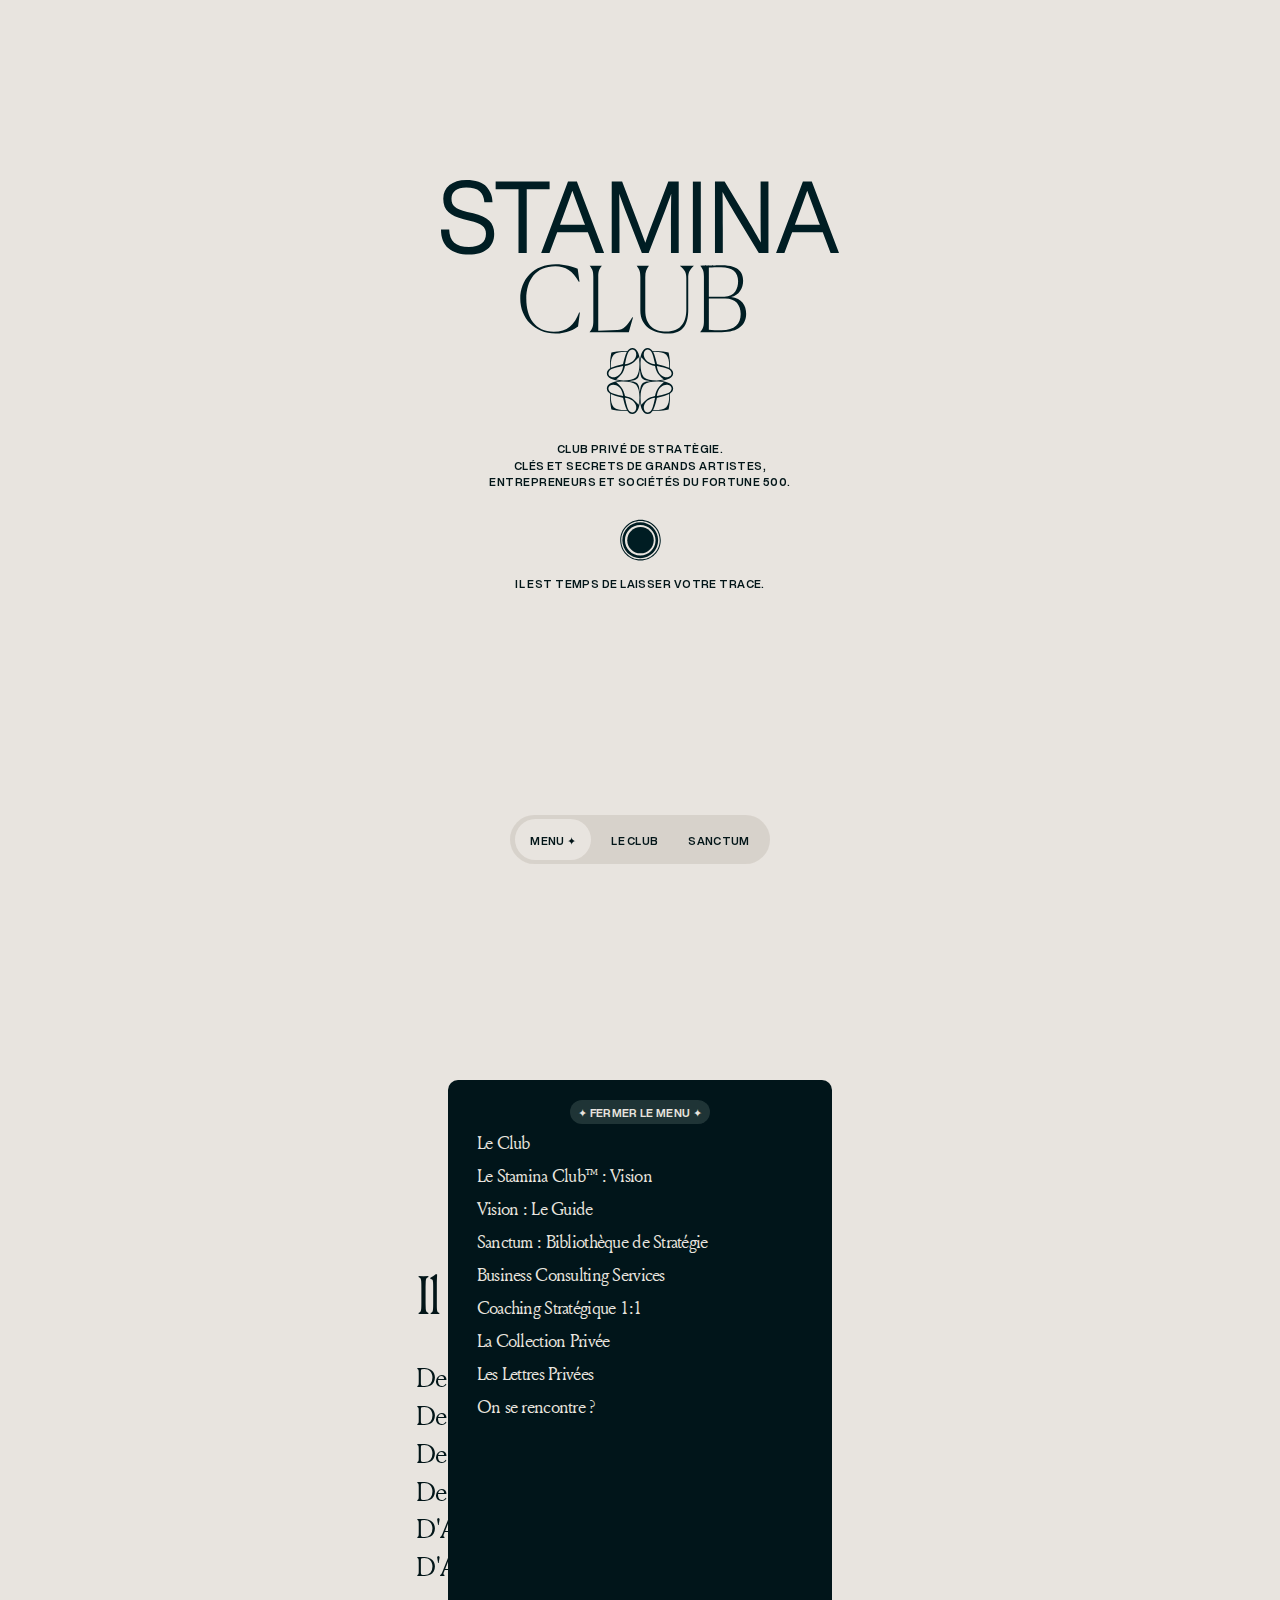
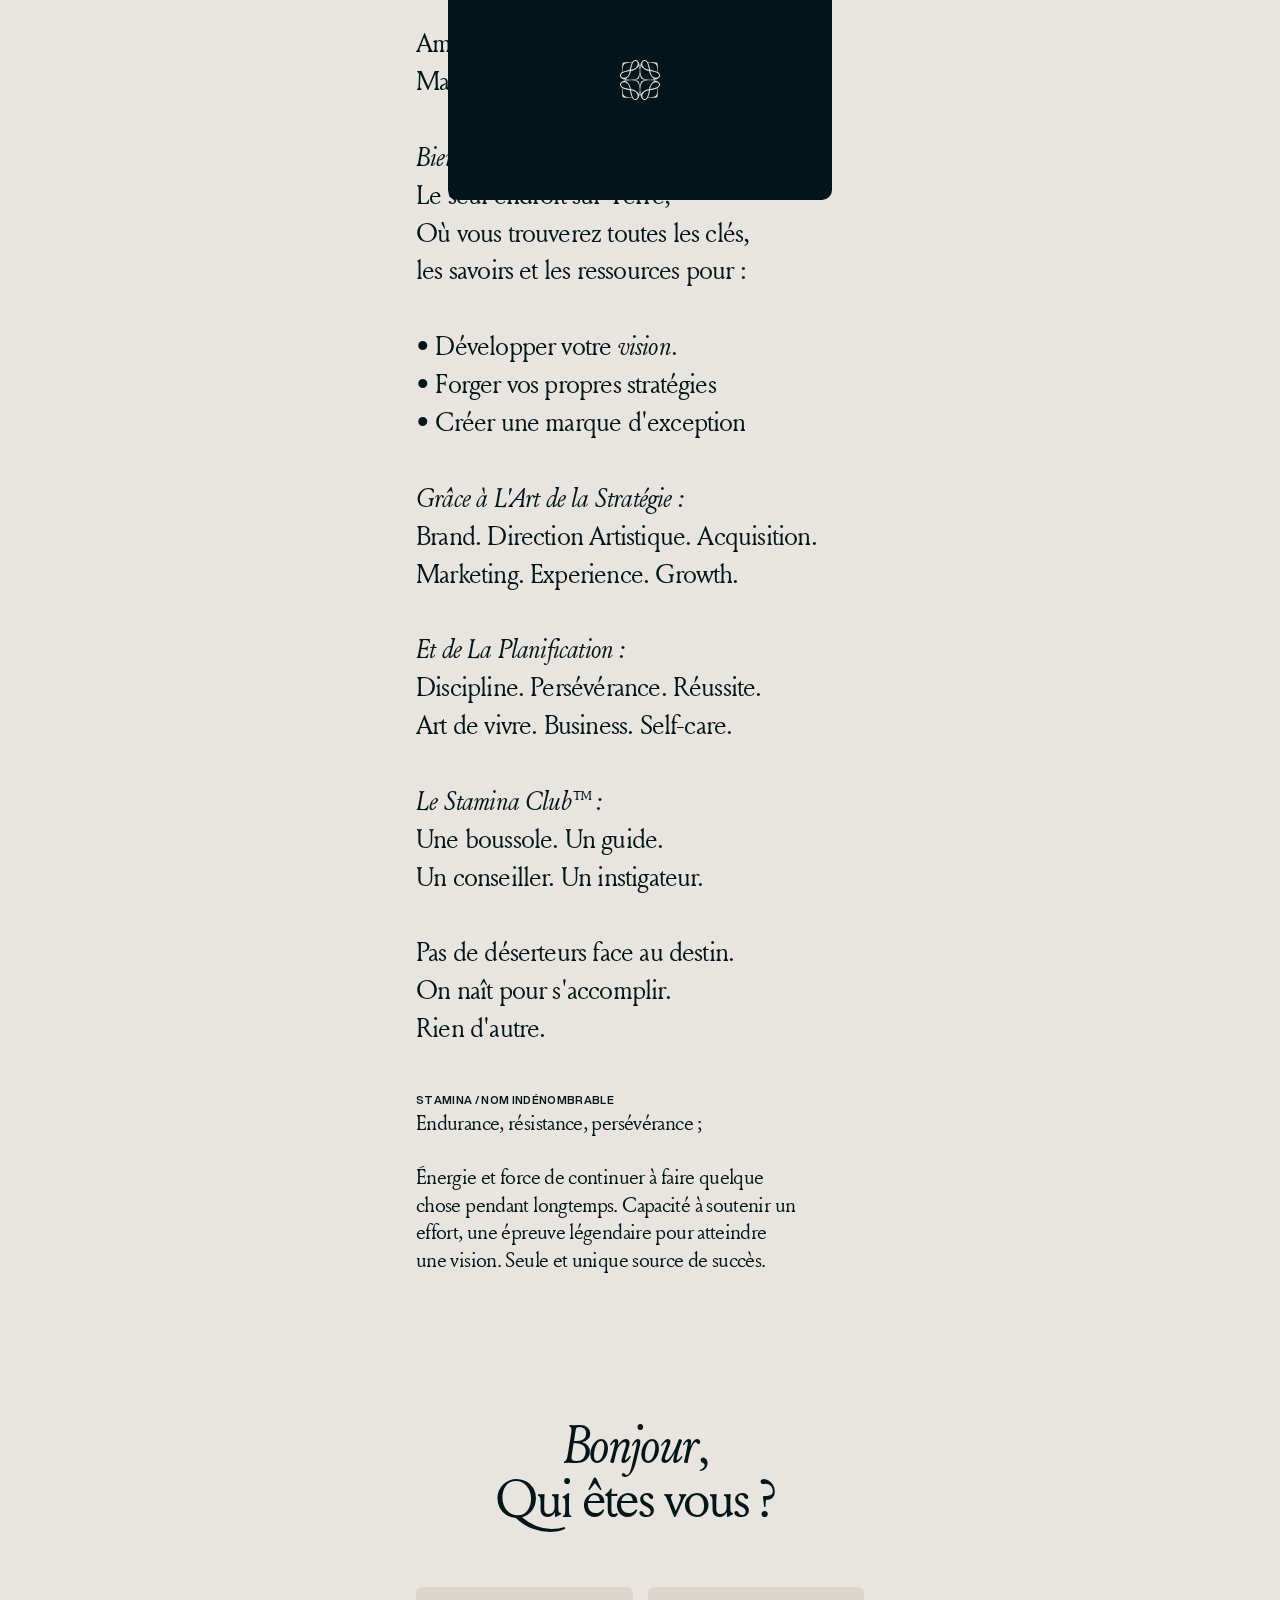
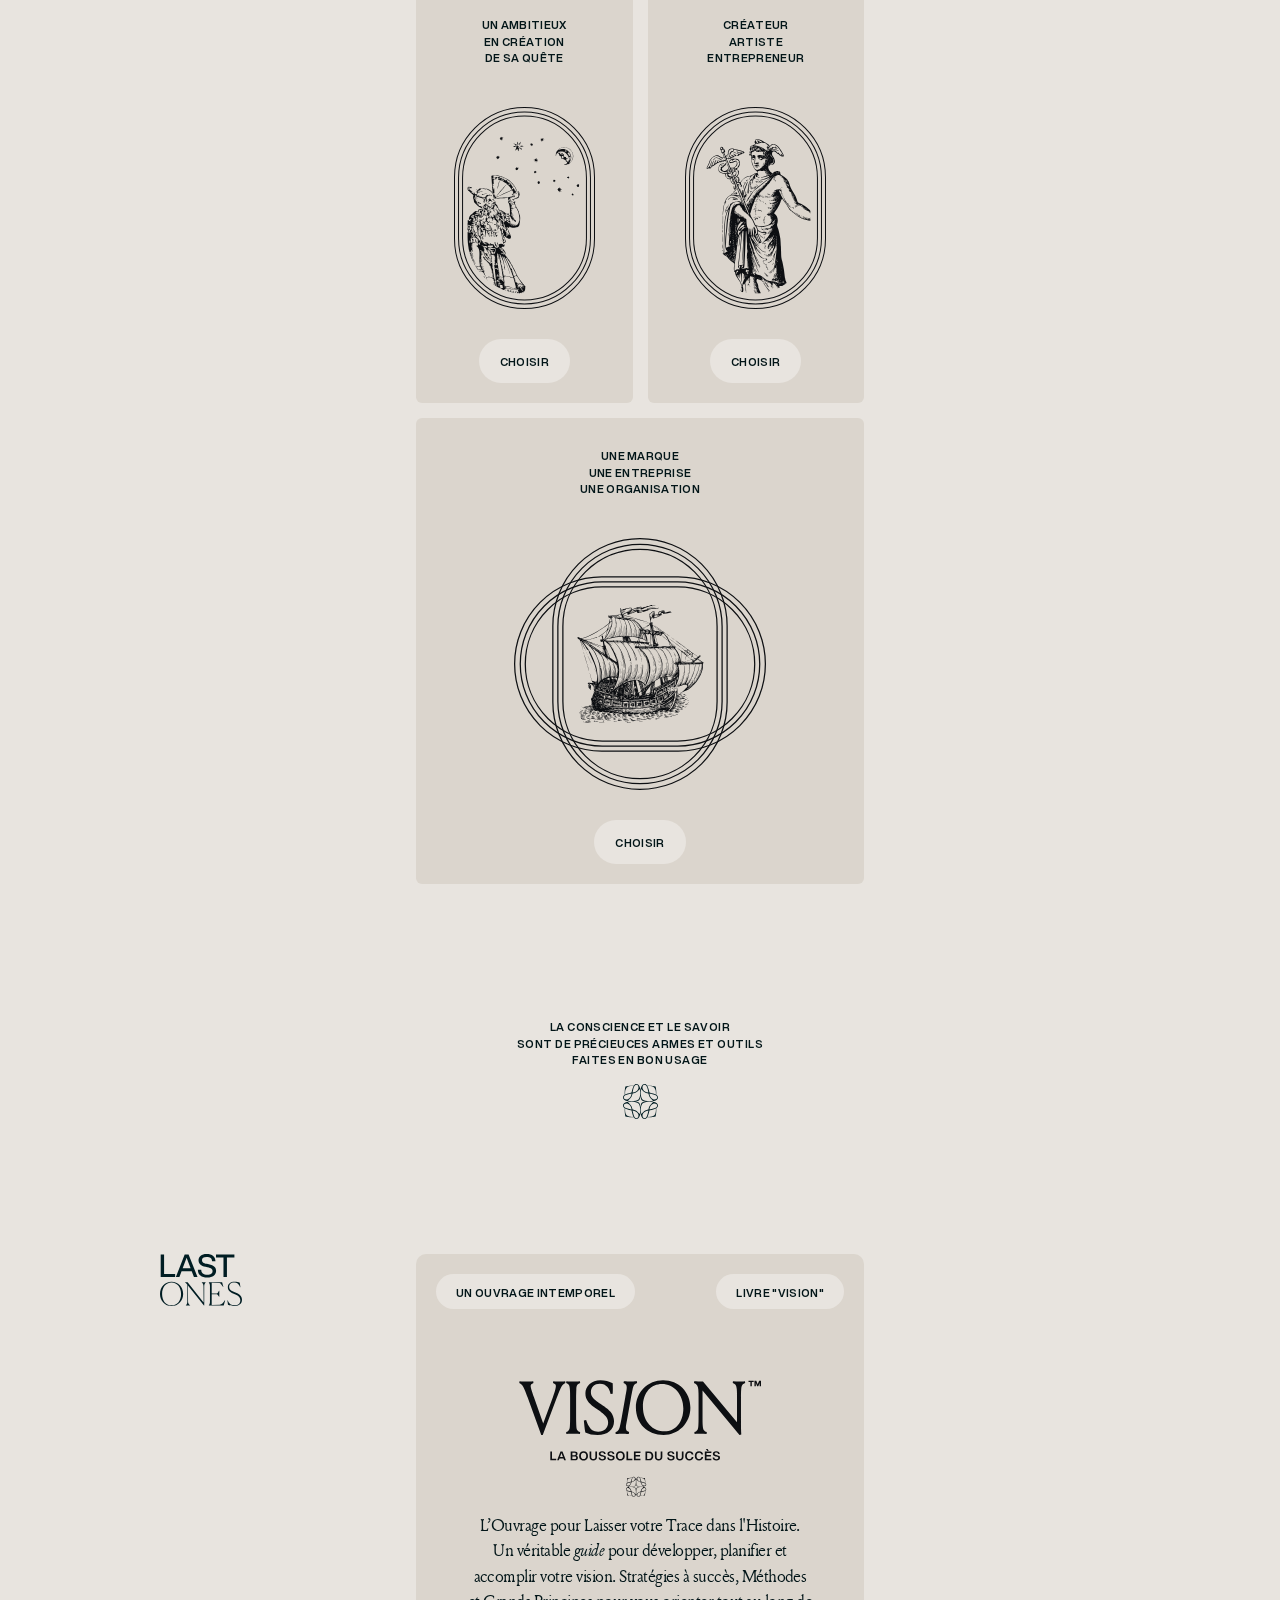
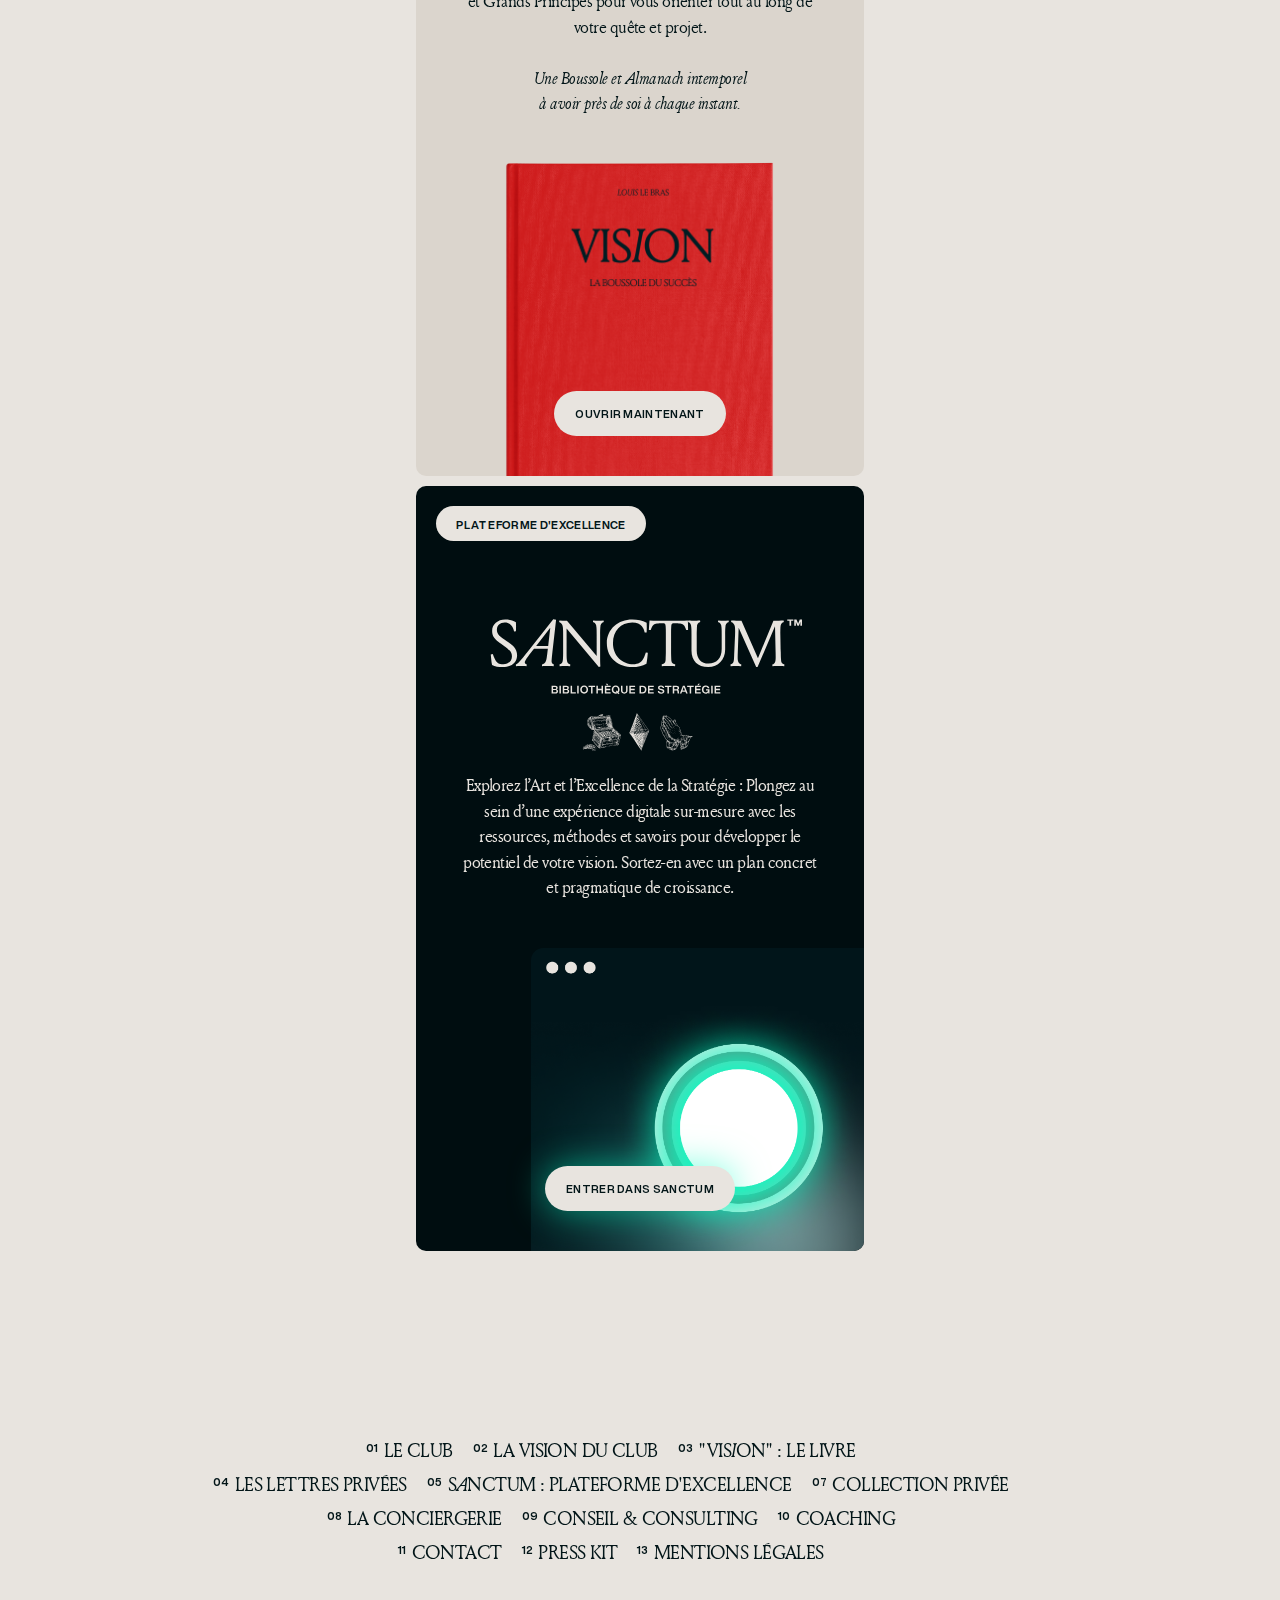
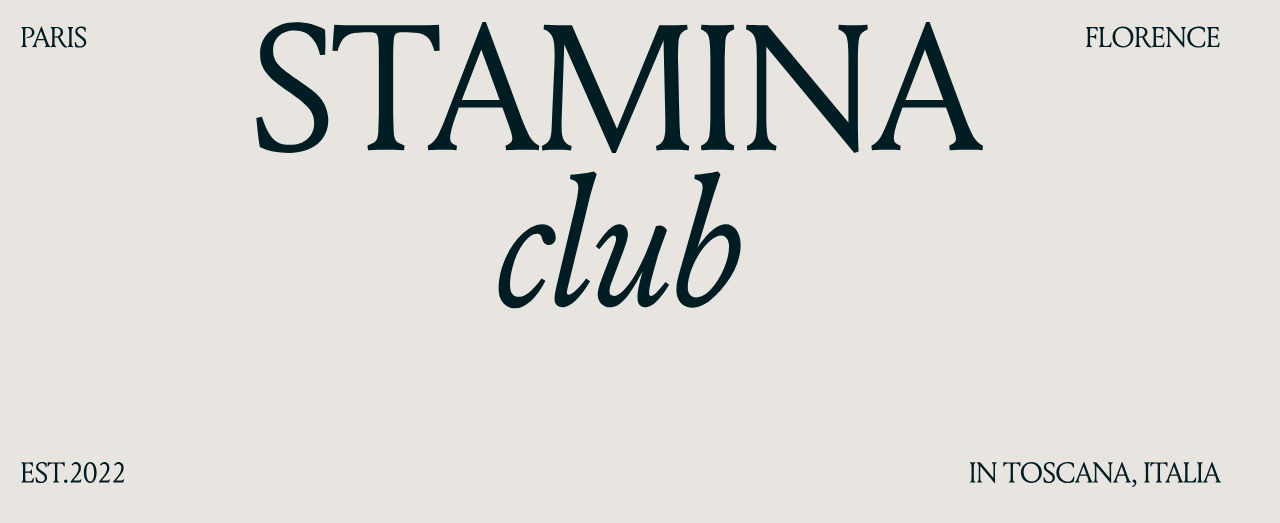
==== commit aaee1b22: "frea" ====
--- a/index.html
+++ b/index.html
@@ -11,8 +11,13 @@
     <link rel="stylesheet" href="./public/sources/css/home/main-home.css">
 
     <script src="https://code.jquery.com/jquery-3.6.1.min.js"></script>
-    <script src="https://code.jquery.com/jquery-3.7.1.min.js"
-        integrity="sha256-/JqT3SQfawRcv/BIHPThkBvs0OEvtFFmqPF/lYI/Cxo=" crossorigin="anonymous"></script>
+    <script src="//code.jquery.com/jquery-1.10.2.js"></script>
+    <script>
+        $(function () {
+            $("#sidebar").load("sidebar.html");
+
+        }); 
+    </script>
 
 
 </head>
@@ -39,9 +44,13 @@
     <a href="./" class="logo-fixed-header">
         <img src="./public/content/brand-assets/monogram-staminaclub-white.svg" alt="">
     </a>
-    <div id="sidebar"></div>
+    <div class="sidebar" id="sidebar"></div>
+
+
 
     <main>
+
+
 
         <section class="heading-home">
             <img class="logo-home-heading" src="./public/content/brand-assets/logo-staminaclub-black.svg" alt="">
@@ -380,14 +389,12 @@
 
         </footer>
     </main>
+    <script async src="header.js"></script>
     <script src="./public/sources/js/sound-button.js"></script>
     <script src="./public/sources/js/burger.js"></script>
     <script src="./public/sources/js/fixed-header.js"></script>
-    <script>
-        $(function () {
-            $("#sidebar").load("sidebar.html");
-        });
-    </script>
+
+
 </body>
 
 </html>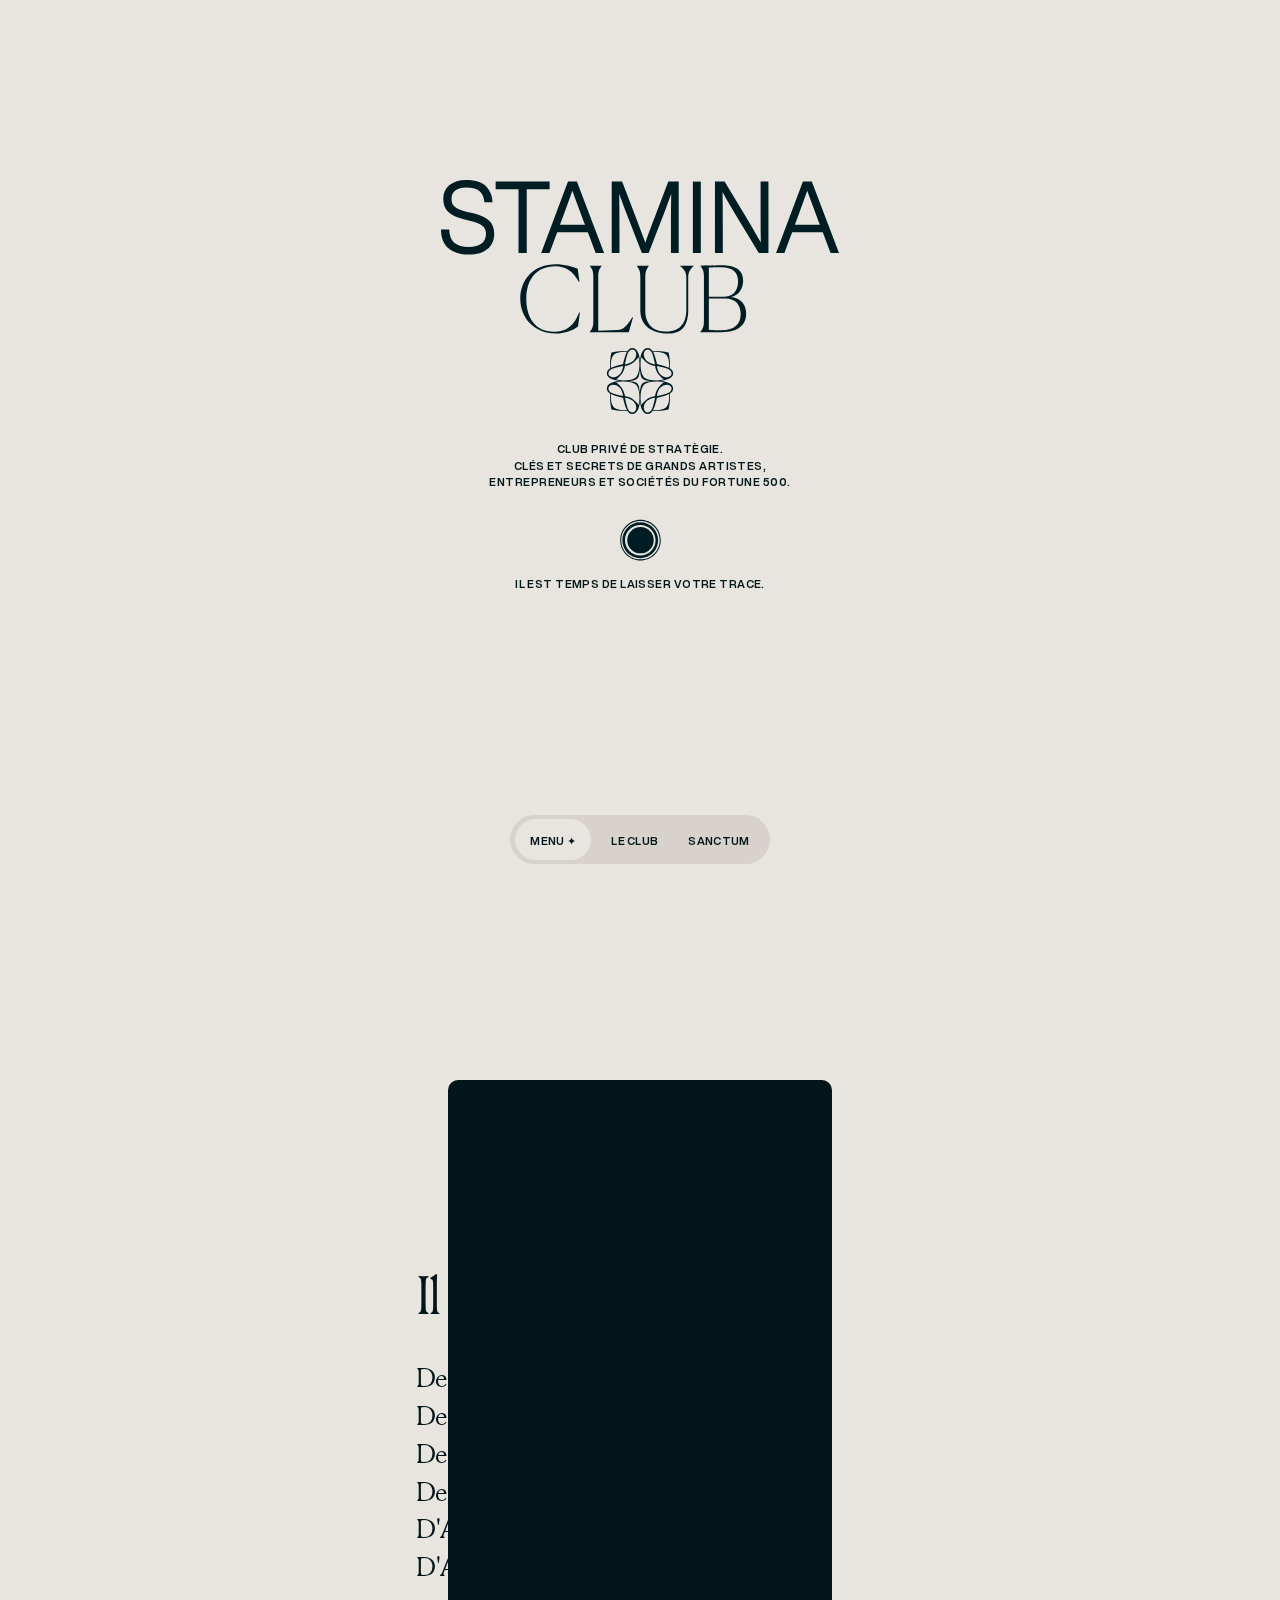
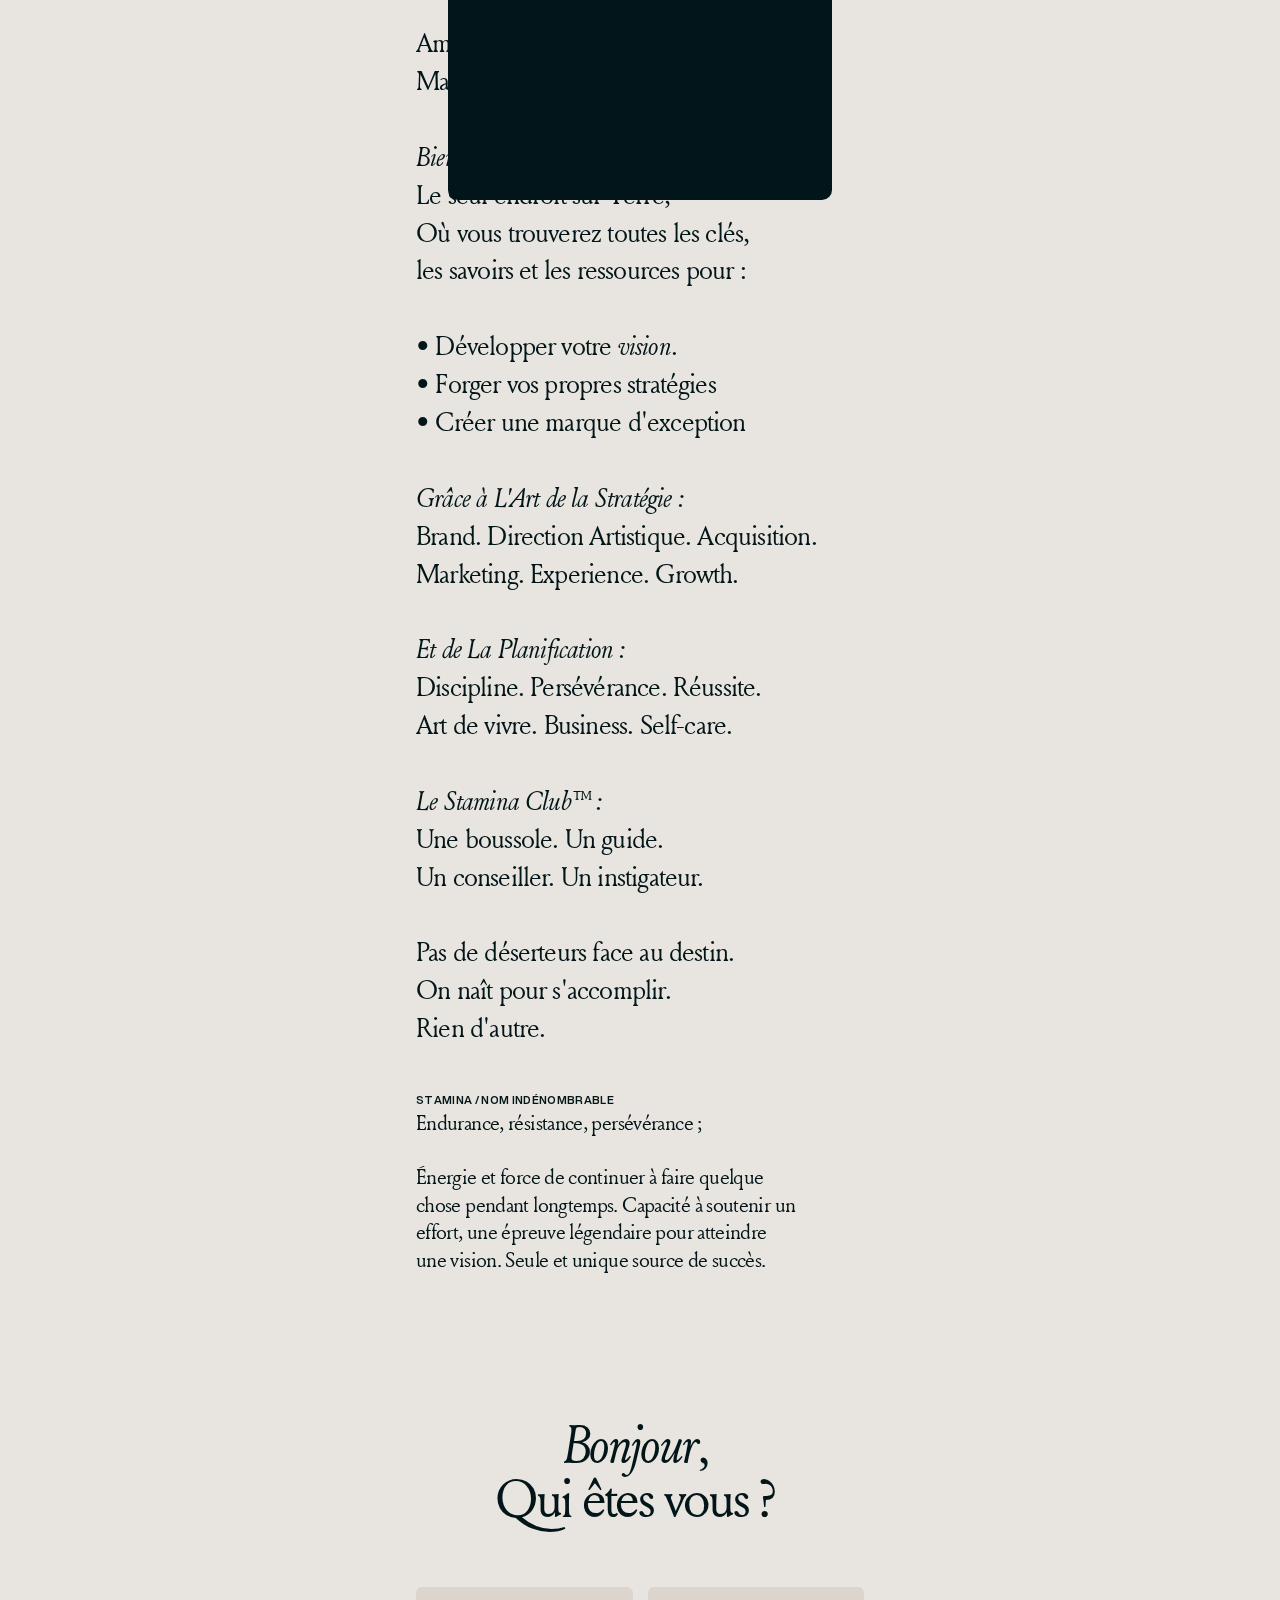
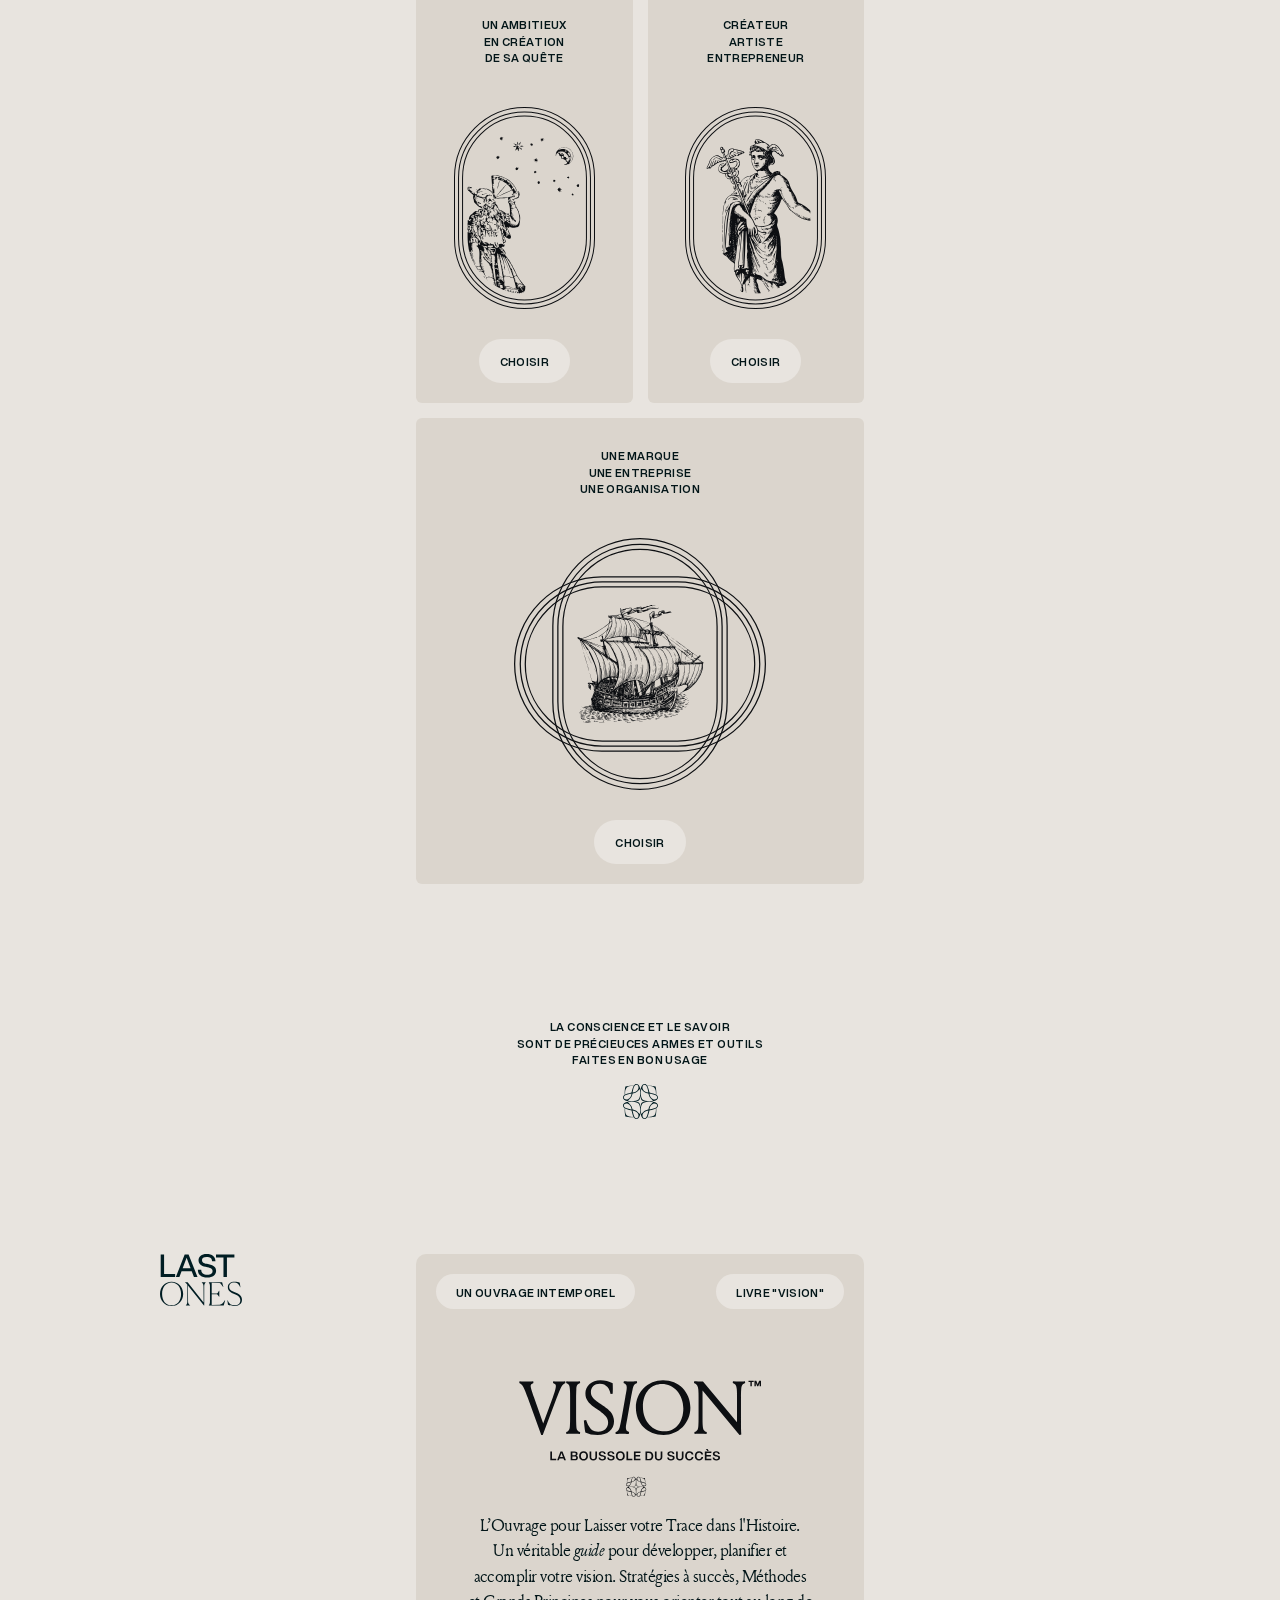
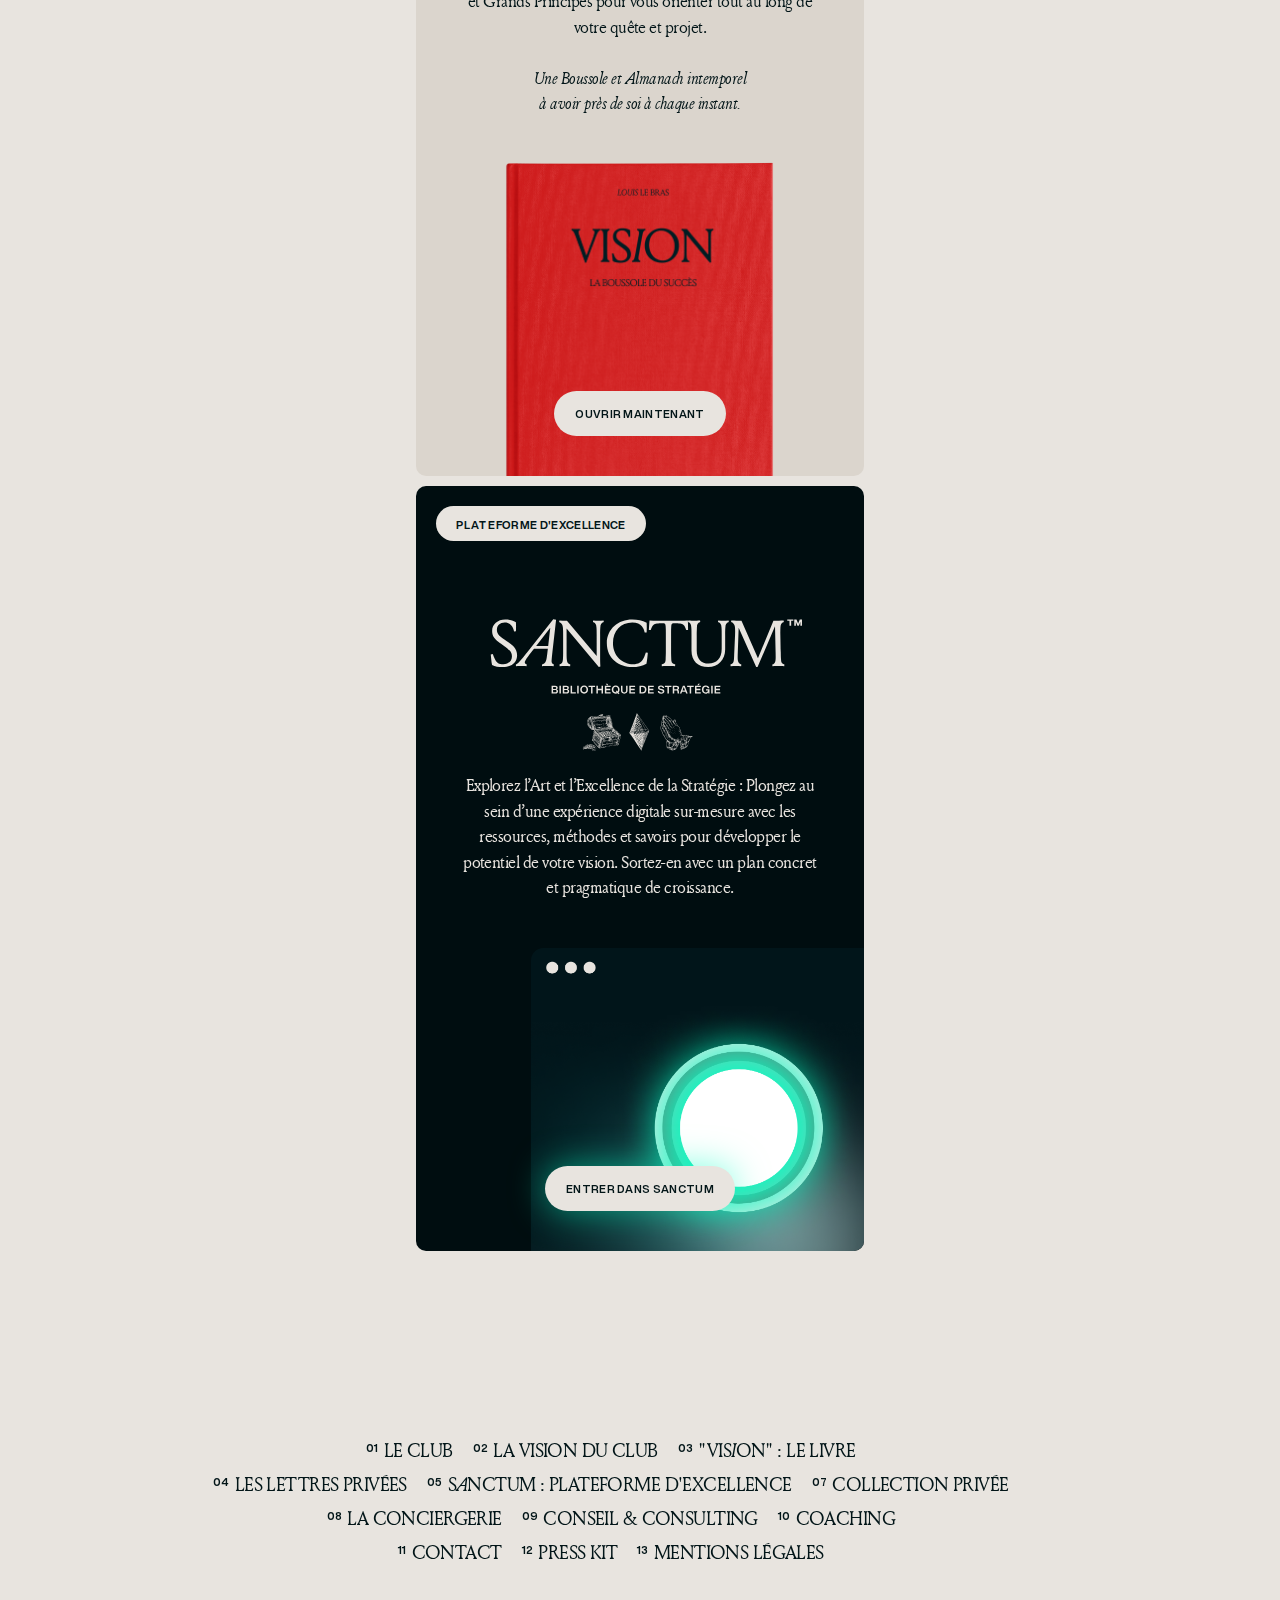
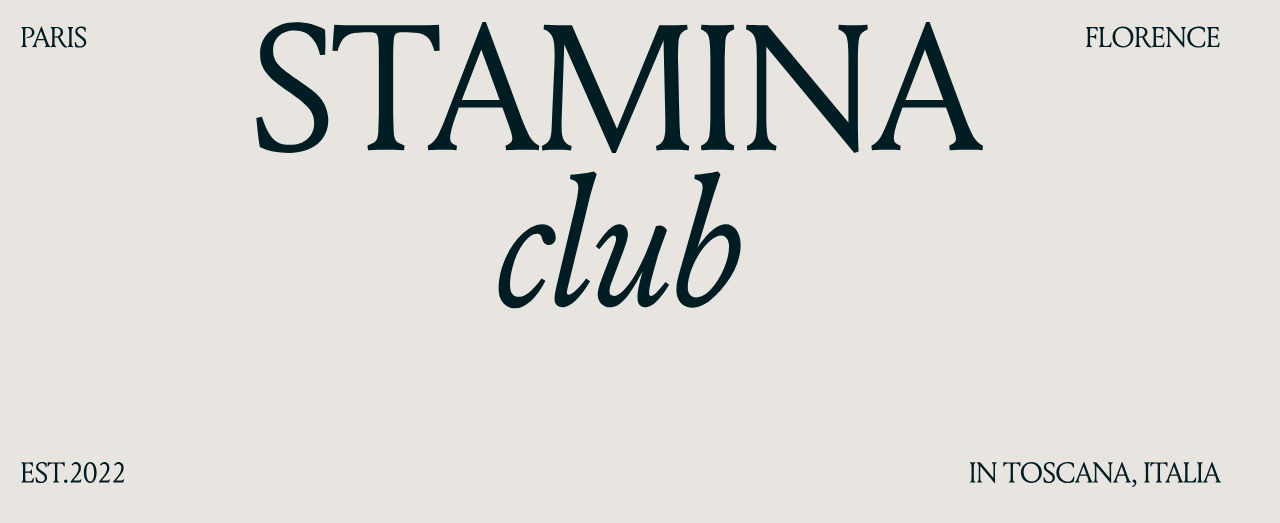
==== commit 31bf12c9: "test" ====
--- a/index.html
+++ b/index.html
@@ -12,12 +12,7 @@
 
     <script src="https://code.jquery.com/jquery-3.6.1.min.js"></script>
     <script src="//code.jquery.com/jquery-1.10.2.js"></script>
-    <script>
-        $(function () {
-            $("#sidebar").load("sidebar.html");
-
-        }); 
-    </script>
+
 
 
 </head>
@@ -45,7 +40,6 @@
         <img src="./public/content/brand-assets/monogram-staminaclub-white.svg" alt="">
     </a>
     <div class="sidebar" id="sidebar"></div>
-
 
 
     <main>
@@ -389,11 +383,18 @@
 
         </footer>
     </main>
-    <script async src="header.js"></script>
+
     <script src="./public/sources/js/sound-button.js"></script>
     <script src="./public/sources/js/burger.js"></script>
     <script src="./public/sources/js/fixed-header.js"></script>
 
+    <script>
+        $(function () {
+            $("#sidebar").load("https://staminaclub.netlify.app/sidebar.html");
+
+        }); 
+    </script>
+
 
 </body>
 
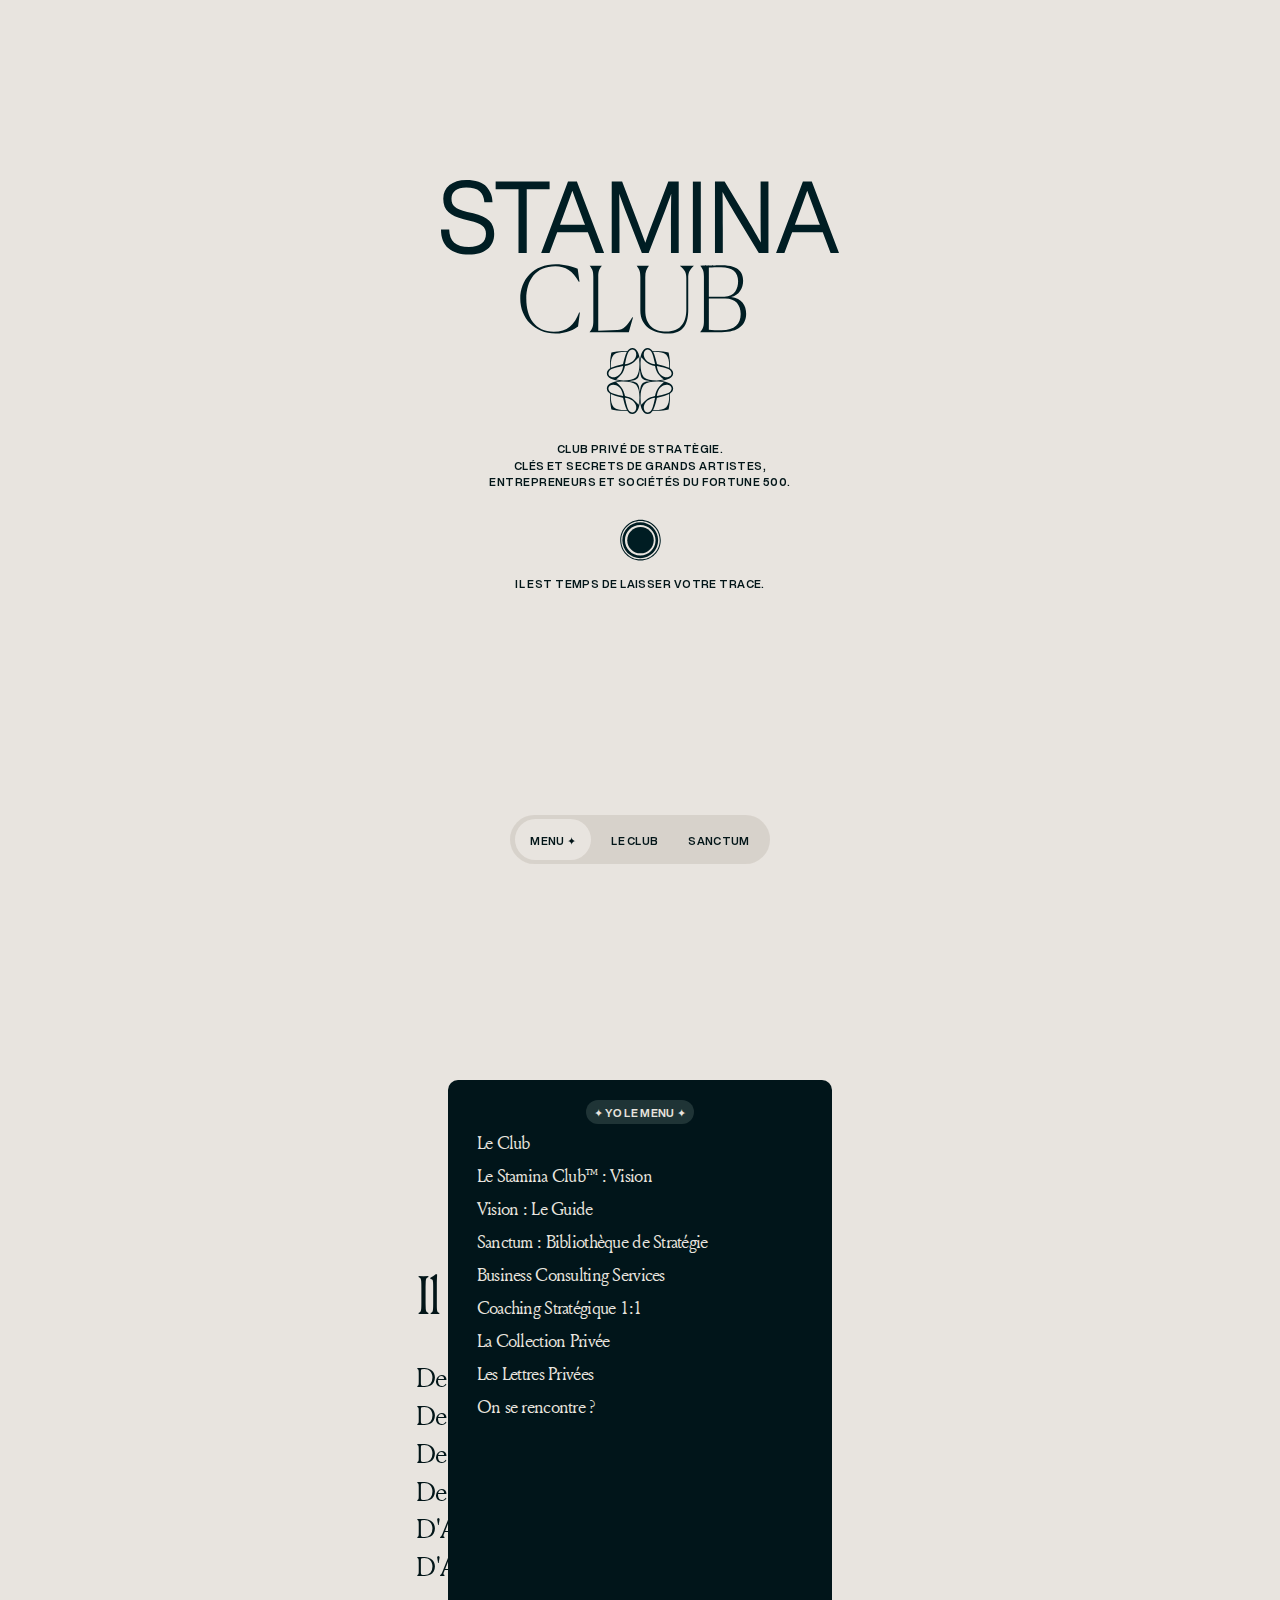
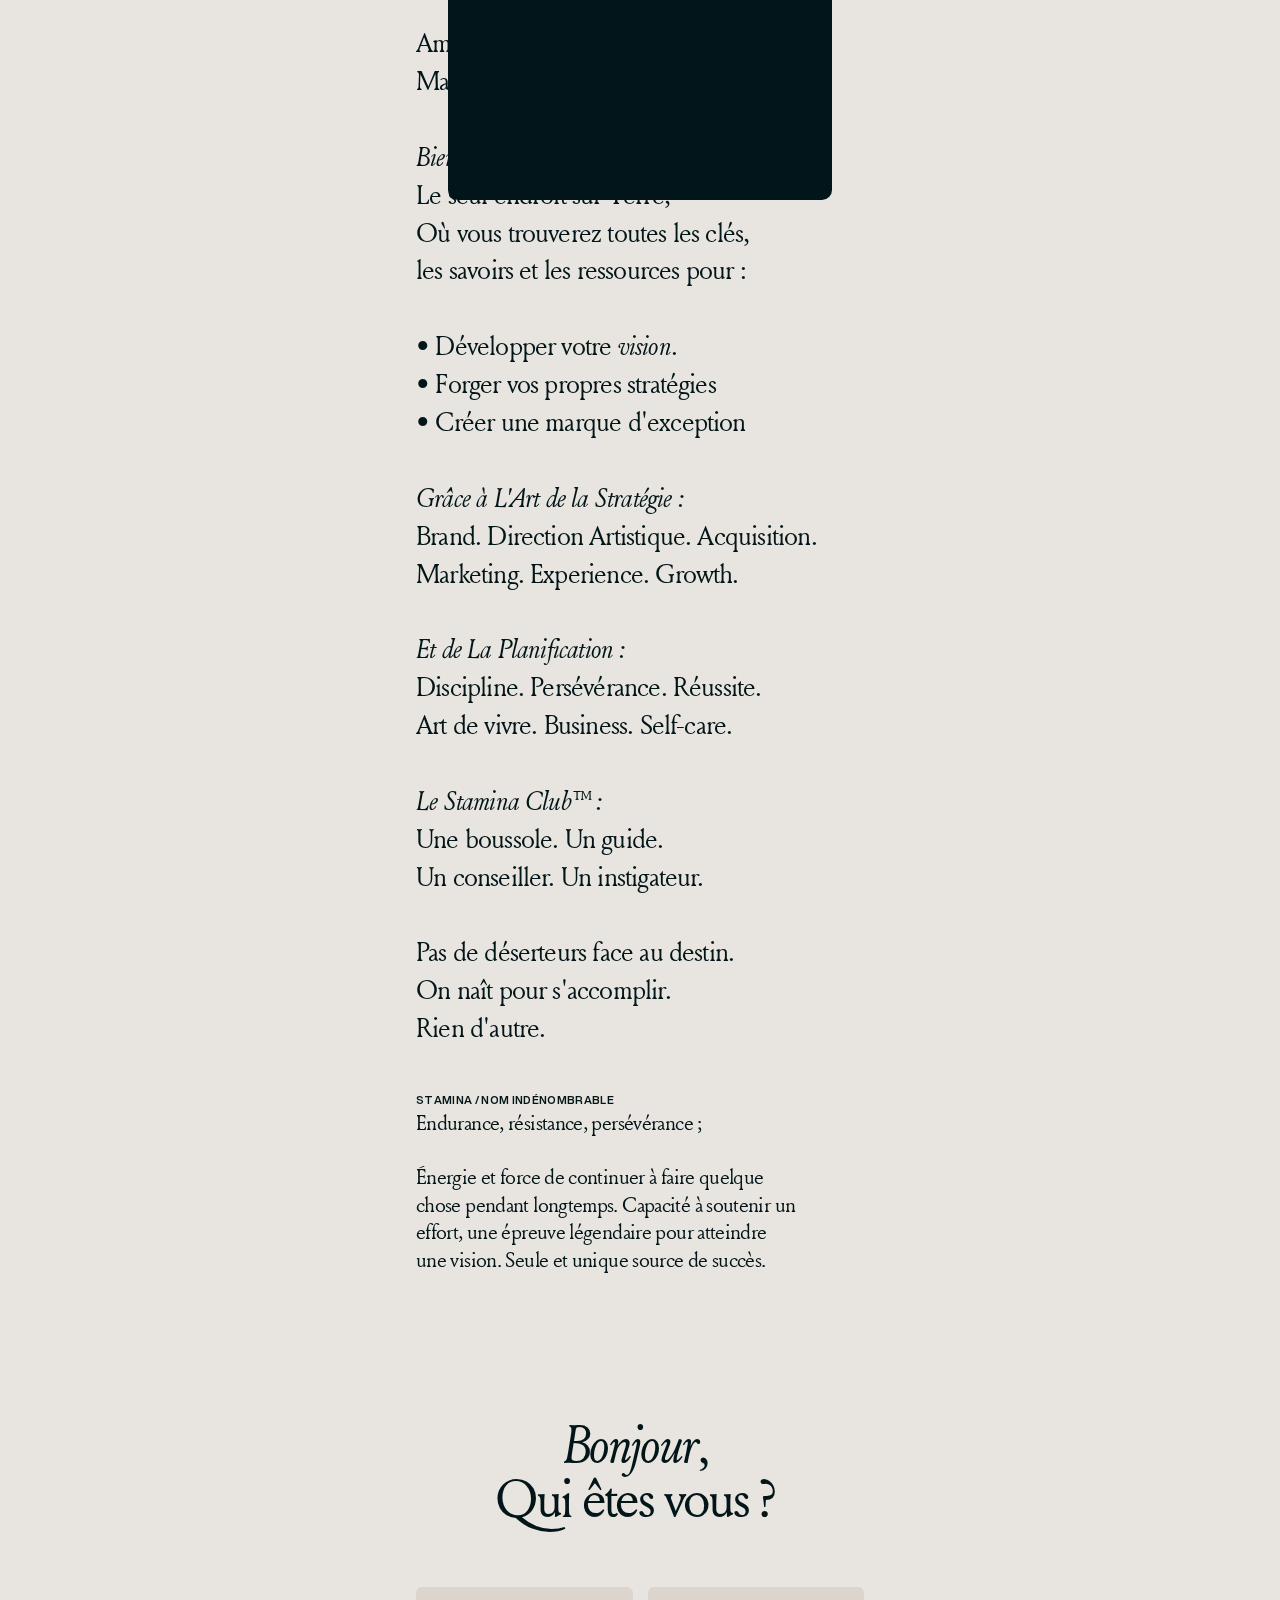
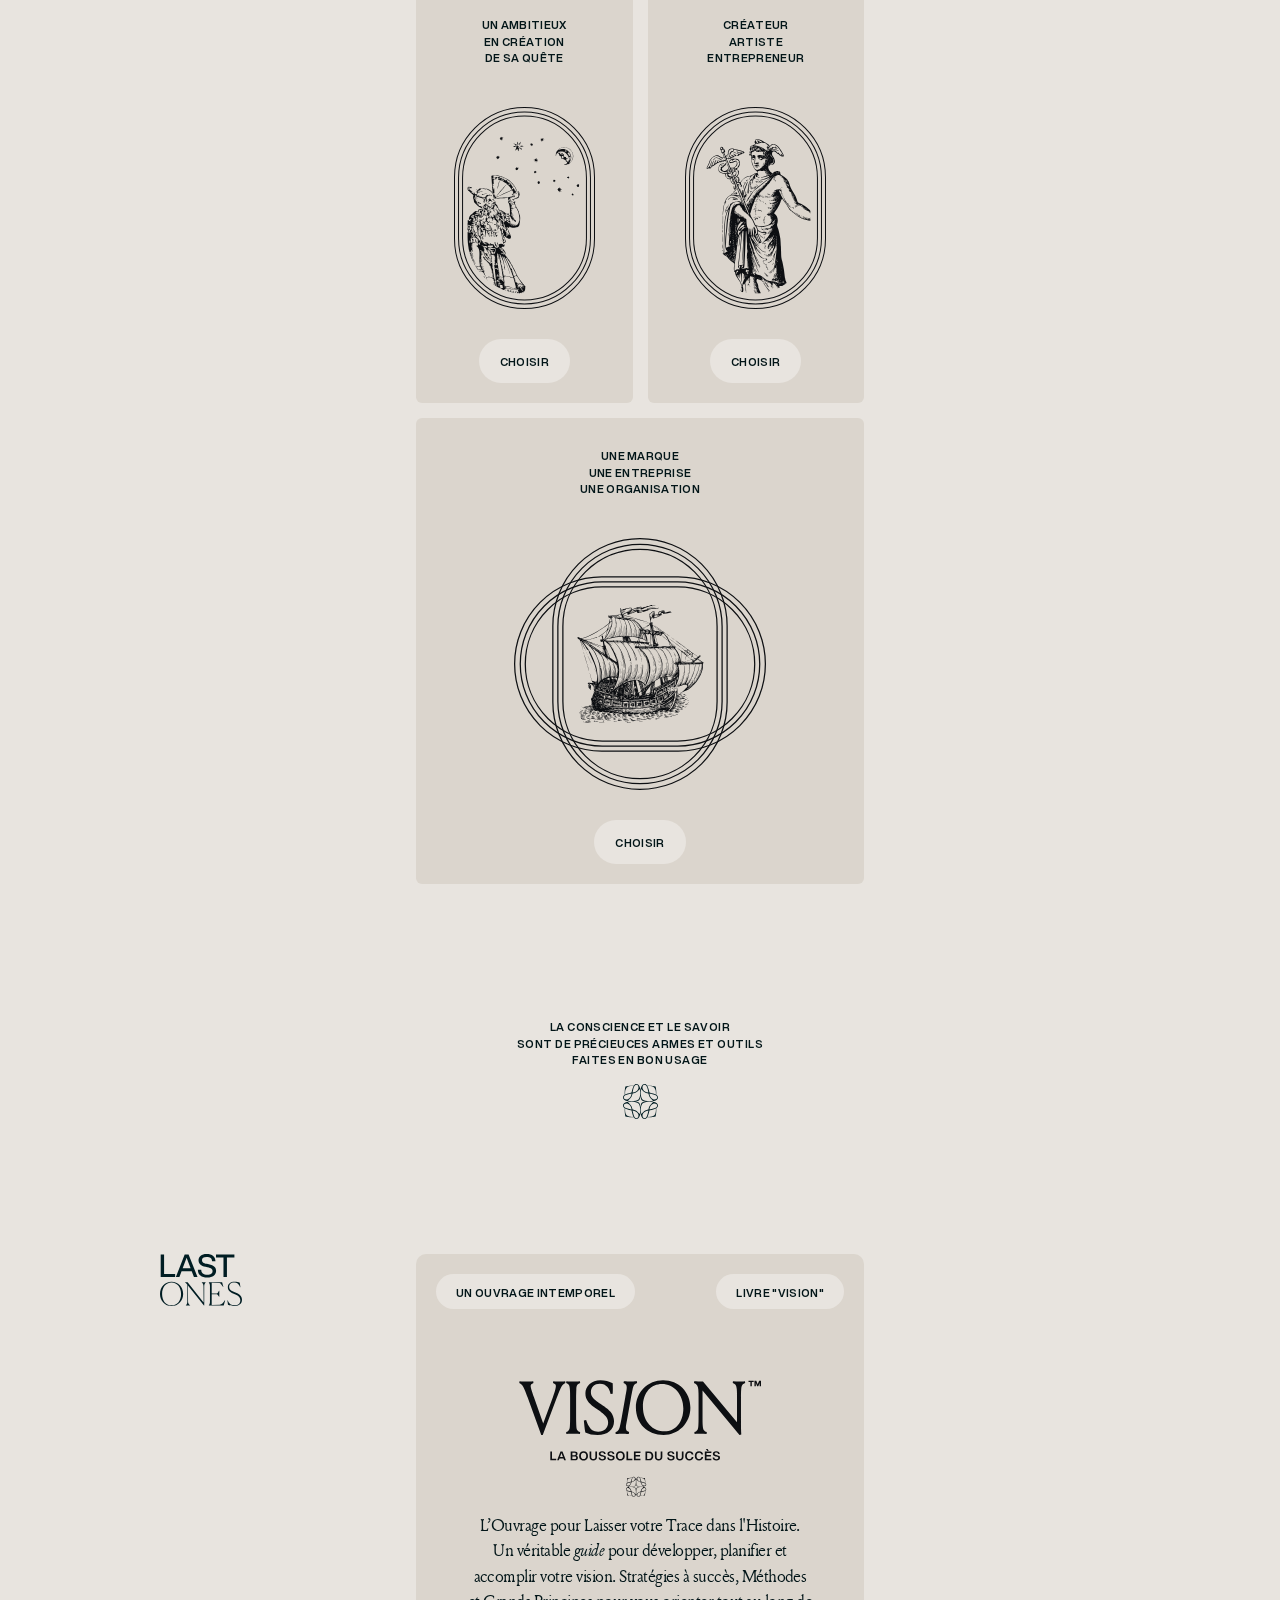
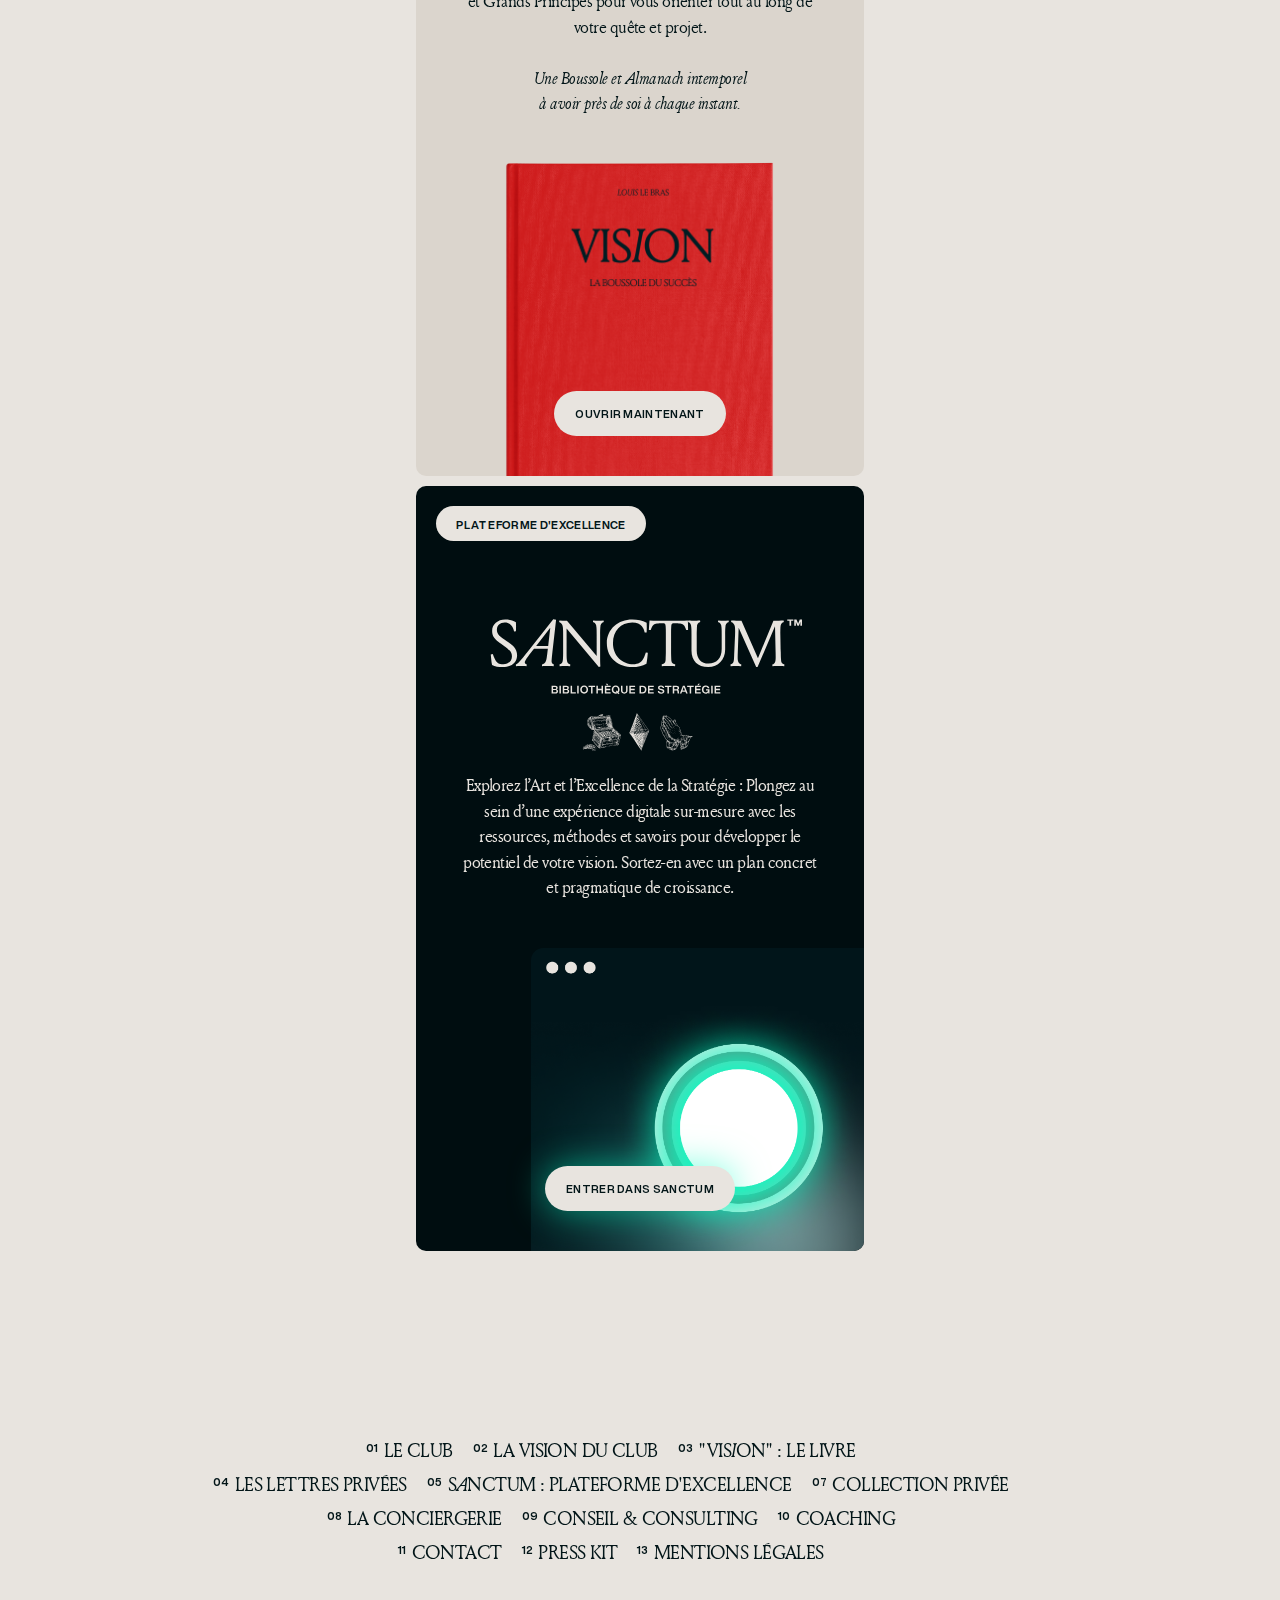
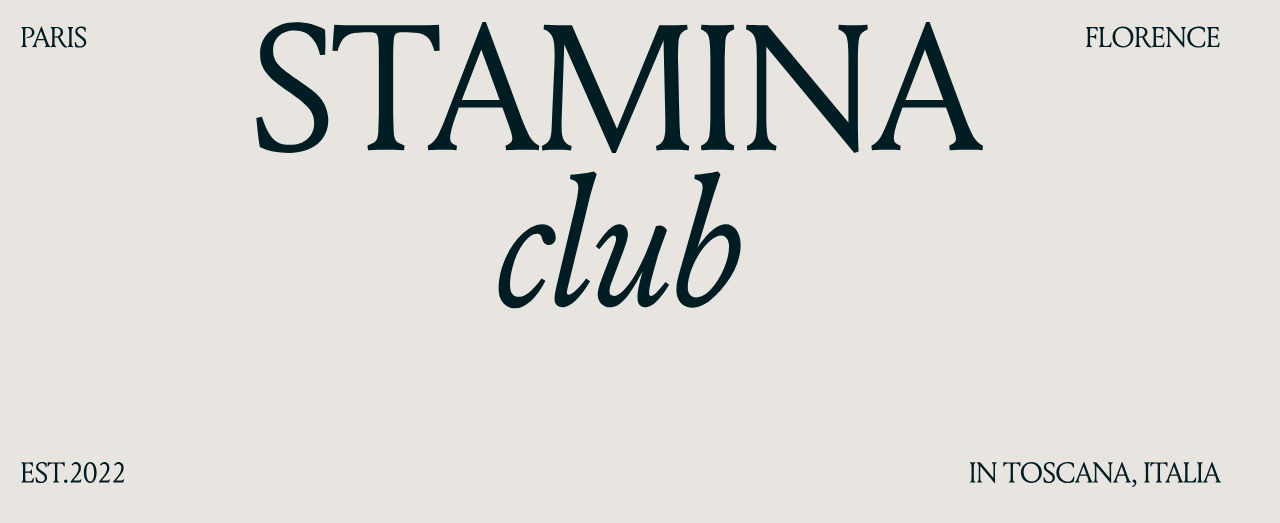
==== commit e7f6727a: "yes" ====
--- a/index.html
+++ b/index.html
@@ -390,7 +390,7 @@
 
     <script>
         $(function () {
-            $("#sidebar").load("https://staminaclub.netlify.app/sidebar.html");
+            $("#sidebar").load("sidebar.html");
 
         }); 
     </script>
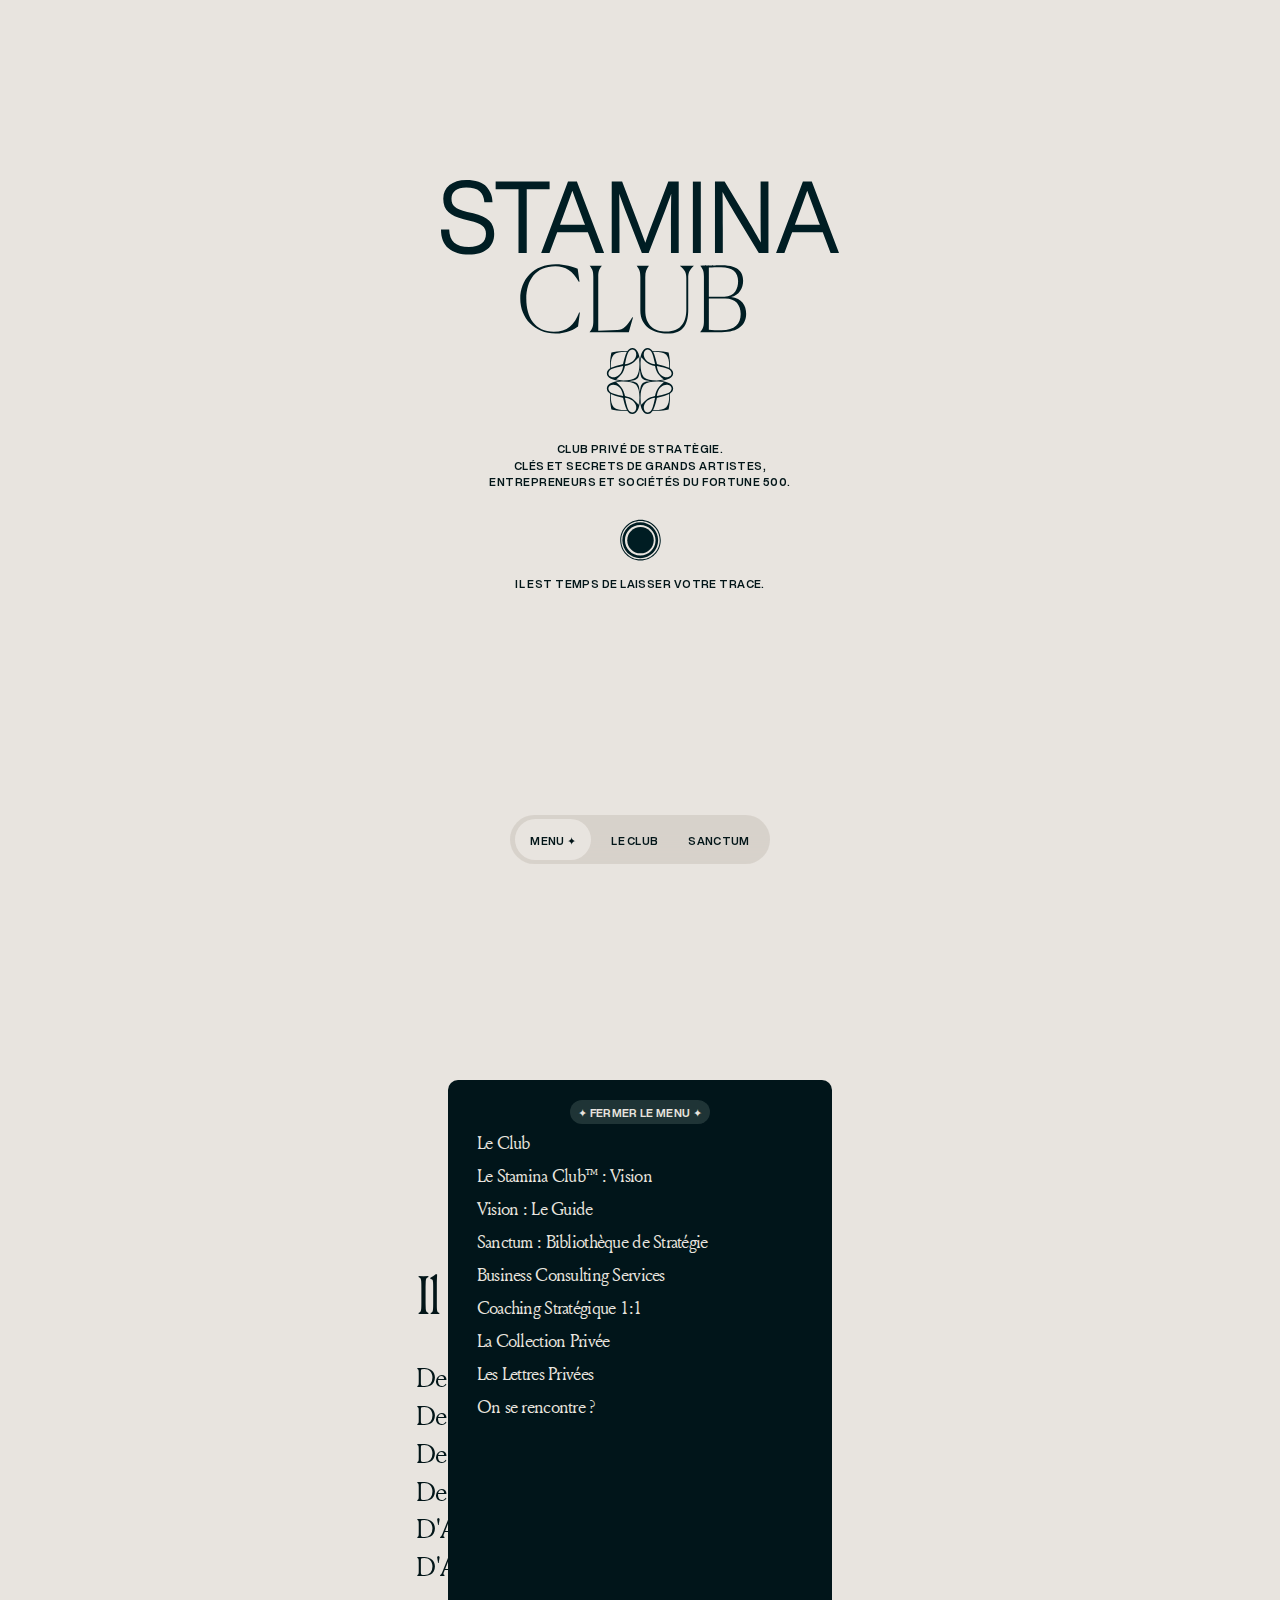
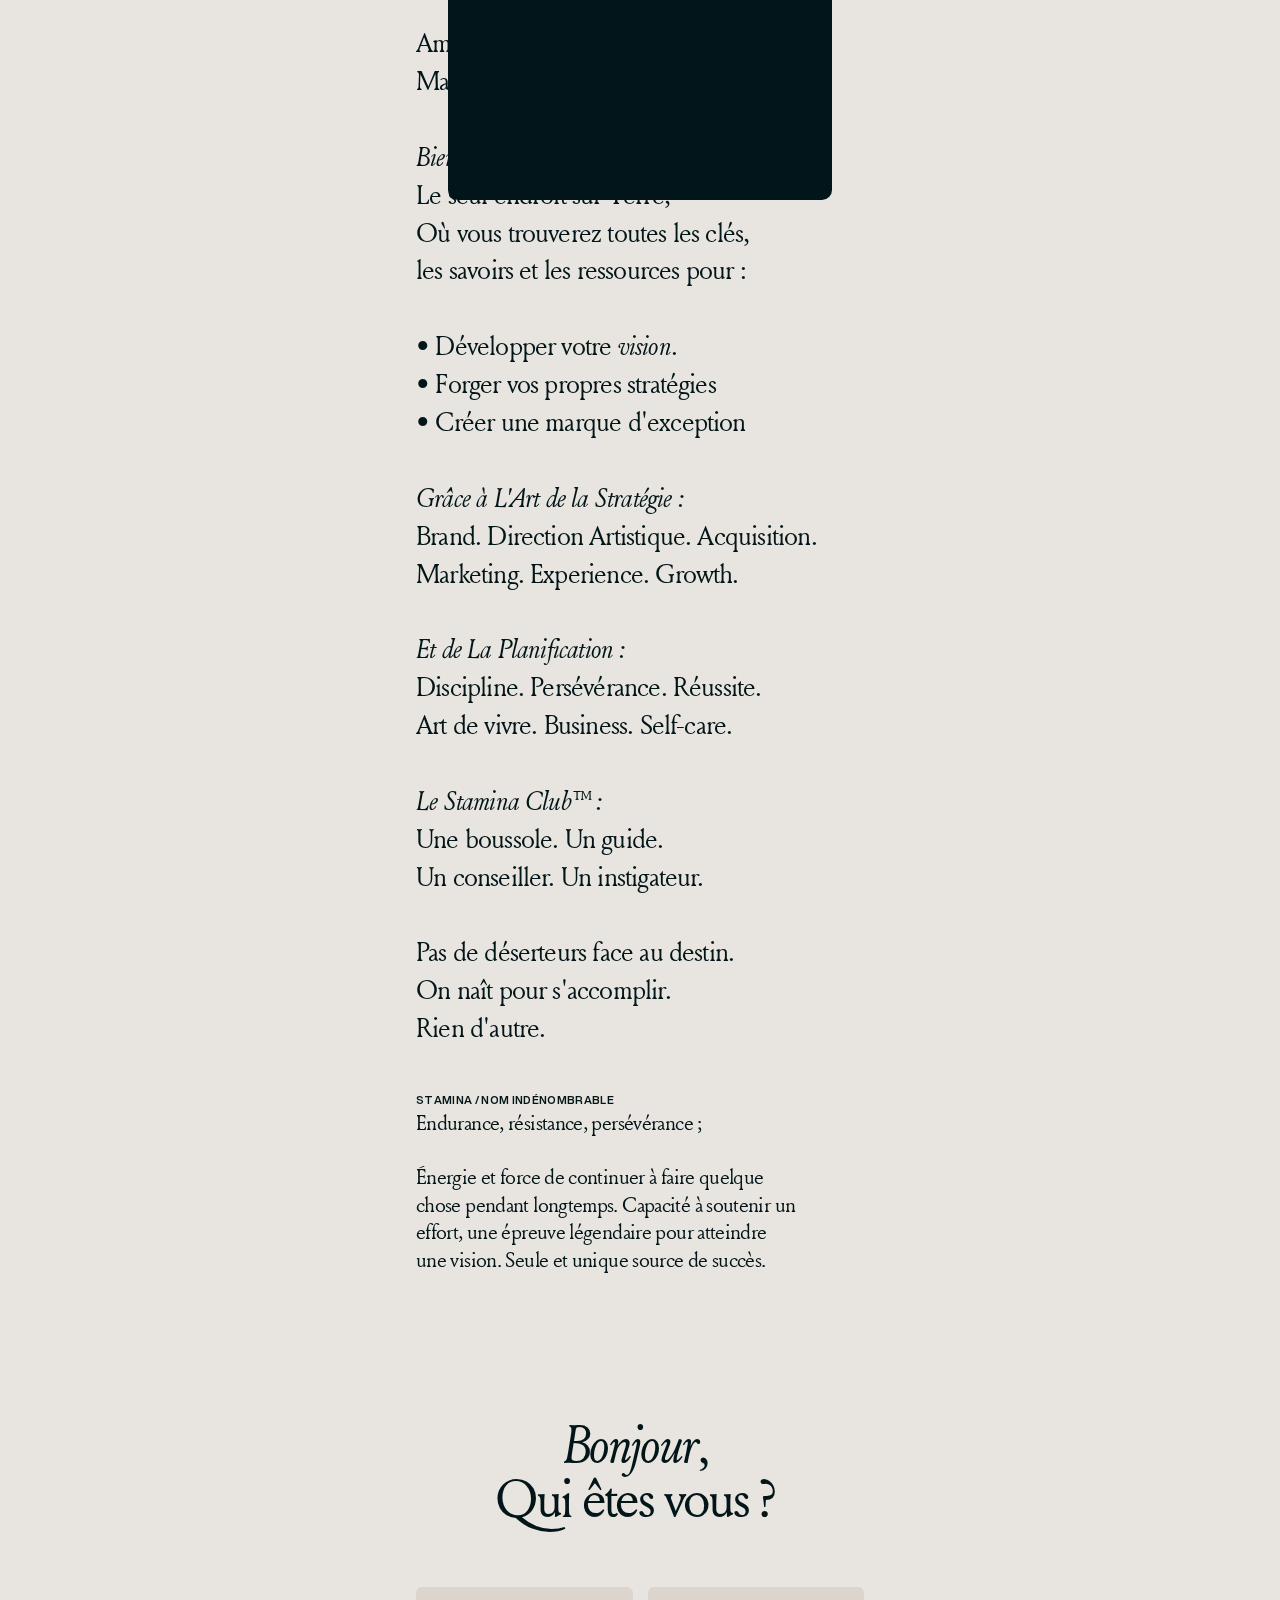
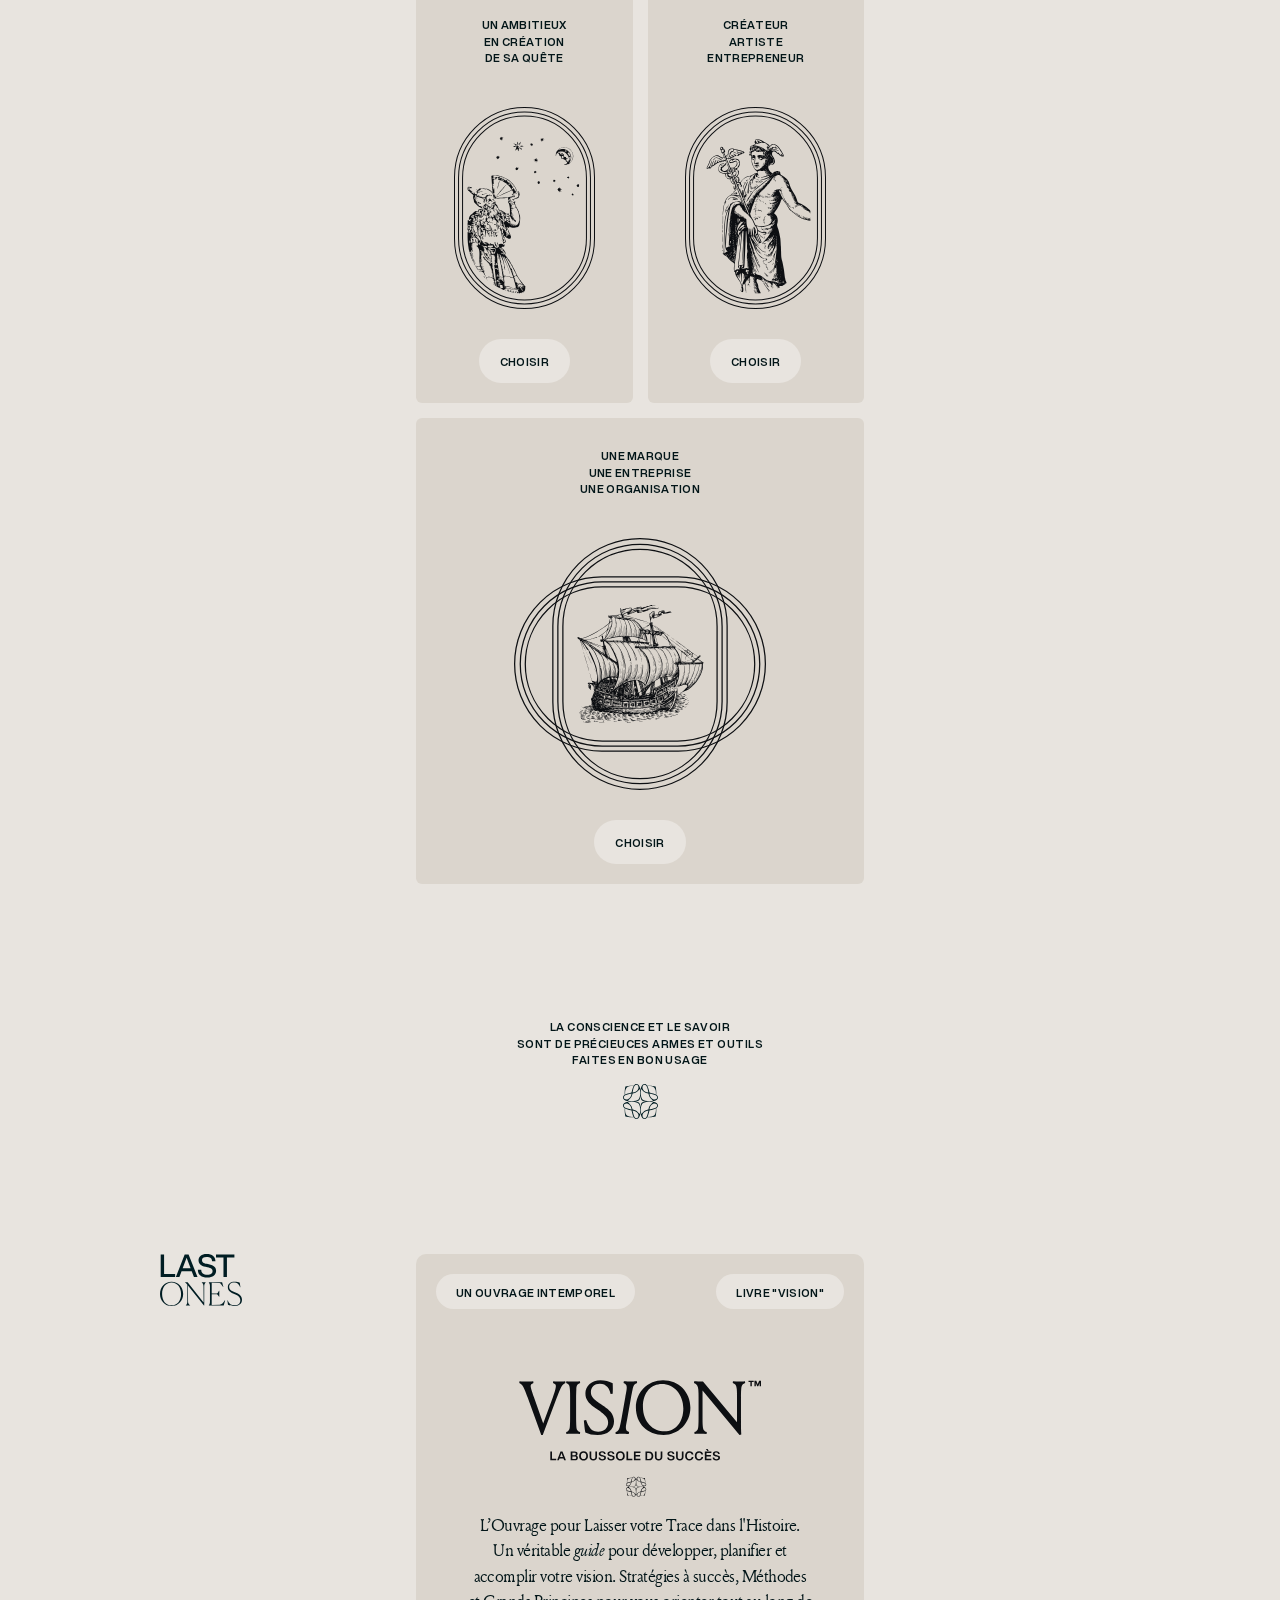
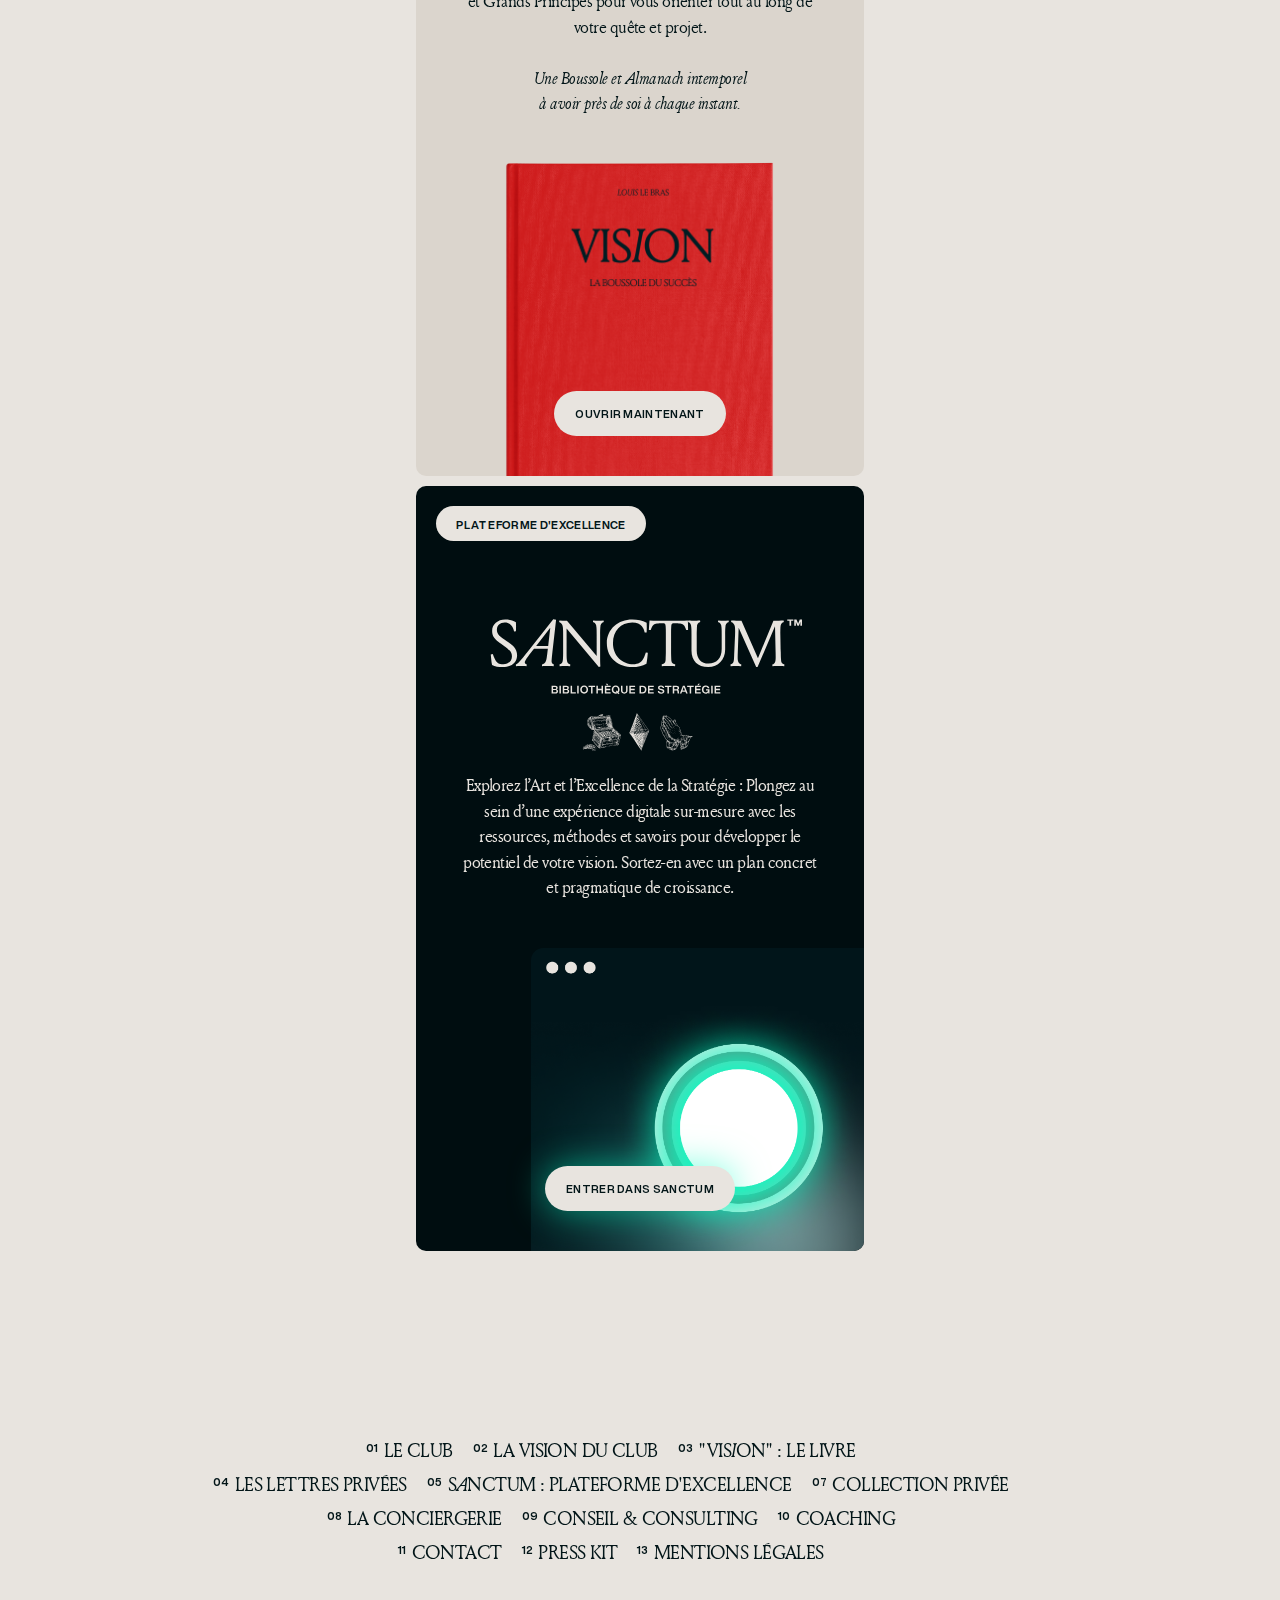
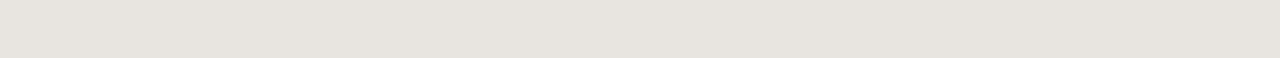
==== commit d6d34745: "flez" ====
--- a/index.html
+++ b/index.html
@@ -28,12 +28,8 @@
         </div>
     </div>
 
-    <nav>
-        <!-- <a class="nav-item nav-item-typo menu-item" href="./en/ ">EN</a> -->
-        <div class="nav-item nav-item-typo menu-item burger active-item-menu">Menu ✦</div>
-        <a class="nav-item nav-item-typo" href="">Le Club</a>
-        <a class="nav-item nav-item-typo" href="./sanctum/">Sanctum</a>
-        <!-- <a class="nav-item nav-item-typo" href="">Brand OS®</a> -->
+    <nav id="mainNav">
+
     </nav>
     <div class="back-blur-layer-sidebar"></div>
     <a href="./" class="logo-fixed-header">
@@ -302,84 +298,8 @@
 
         </section>
 
-        <footer>
-            <div class="first-part-footer-links">
-                <div class="list-items-footer">
-                    <a href="" class="item-footer-list">
-                        <p class="nav-item-typo">01</p>
-                        <p class="title-item-footer big-text-classic ">Le Club</p>
-                    </a>
-                    <a href="" class="item-footer-list">
-                        <p class="nav-item-typo">02</p>
-                        <p class="title-item-footer big-text-classic ">La Vision du club</p>
-                    </a>
-                    <a href="" class="item-footer-list ">
-                        <p class="nav-item-typo">03</p>
-                        <p class="title-item-footer big-text-classic ">
-                            "Vis<span class="italic">I</span>ON" : Le Livre
-                        </p>
-                    </a>
-
-
-                </div>
-                <div class="list-items-footer">
-                    <a href="" class="item-footer-list ">
-                        <p class="nav-item-typo">04</p>
-                        <p class="title-item-footer big-text-classic ">Les Lettres Privées</p>
-                    </a>
-                    <a href="" class="item-footer-list">
-                        <p class="nav-item-typo">05</p>
-                        <p class="title-item-footer big-text-classic ">S<span class="italic">A</span>NCTUM : Plateforme
-                            d'Excellence</p>
-                    </a>
-
-                    <a href="" class="item-footer-list ">
-                        <p class="nav-item-typo">07</p>
-                        <p class="title-item-footer big-text-classic ">Collection Privée</p>
-                    </a>
-
-
-                </div>
-                <div class="list-items-footer">
-                    <a href="" class="item-footer-list">
-                        <p class="nav-item-typo">08</p>
-                        <p class="title-item-footer big-text-classic ">La Conciergerie</p>
-                    </a>
-                    <a href="" class="item-footer-list">
-                        <p class="nav-item-typo">09</p>
-                        <p class="title-item-footer big-text-classic "> Conseil & Consulting</p>
-                    </a>
-                    <a href="" class="item-footer-list">
-                        <p class="nav-item-typo">10</p>
-                        <p class="title-item-footer big-text-classic "> Coaching</p>
-                    </a>
-
-
-                </div>
-                <div class="list-items-footer">
-                    <a href="" class="item-footer-list">
-                        <p class="nav-item-typo">11</p>
-                        <p class="title-item-footer big-text-classic ">Contact</p>
-                    </a>
-                    <a href="" class="item-footer-list">
-                        <p class="nav-item-typo">12</p>
-                        <p class="title-item-footer big-text-classic ">Press Kit</p>
-                    </a>
-
-
-                    <a href="" class="item-footer-list">
-                        <p class="nav-item-typo">13</p>
-                        <p class="title-item-footer big-text-classic "> Mentions Légales</p>
-                    </a>
-
-                </div>
-
-            </div>
-
-            <img class="footer-logo footer-logo-desktop"
-                src="./public/content/brand-assets/identity-logo-footer-desktop-dark.svg" alt="">
-            <img class="footer-logo footer-logo-mobile"
-                src="./public/content/brand-assets/identity-logo-footer-mobile-dark.svg" alt="">
+        <footer id="footer">
+
 
         </footer>
     </main>
@@ -390,7 +310,9 @@
 
     <script>
         $(function () {
-            $("#sidebar").load("sidebar.html");
+            $("#sidebar").load("./components/sidebar.html");
+            $("#footer").load("./components/footer-light-theme.html");
+            $("#mainNav").load("./components/main-nav.html");
 
         }); 
     </script>
